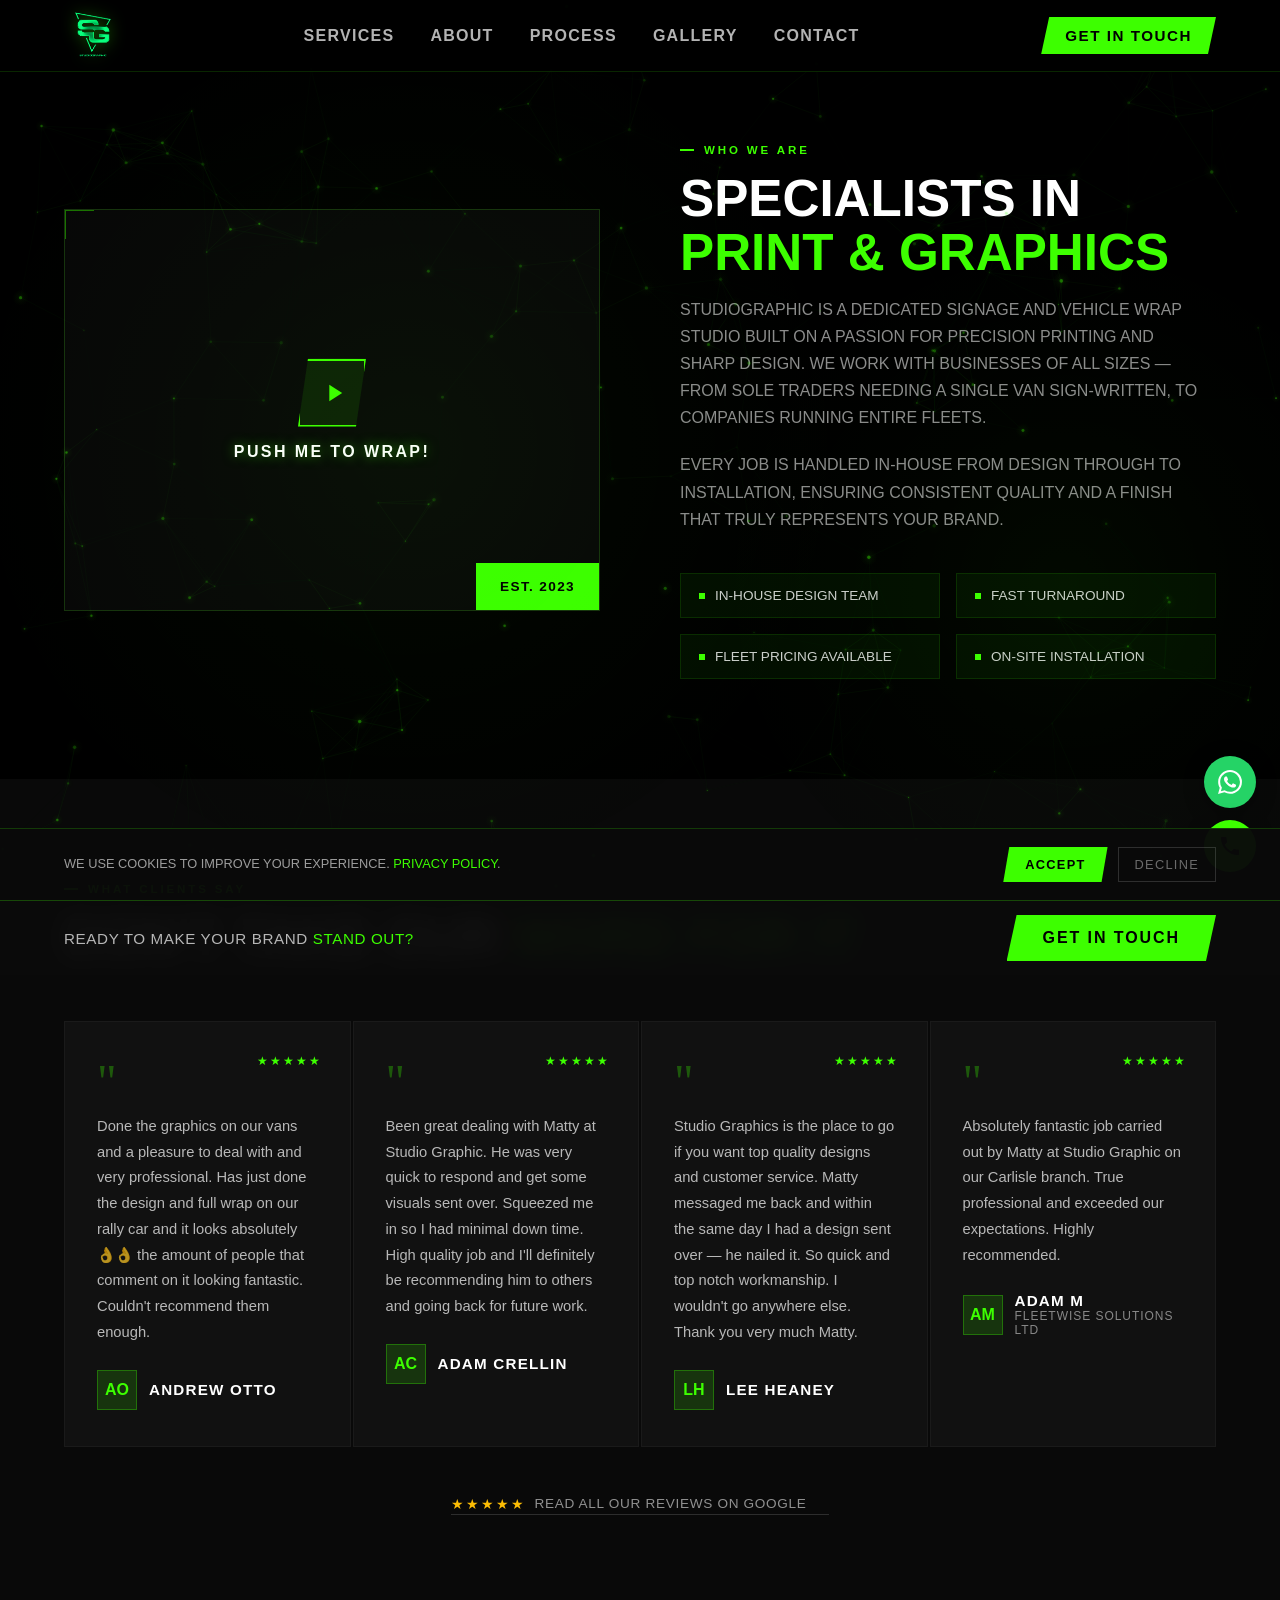
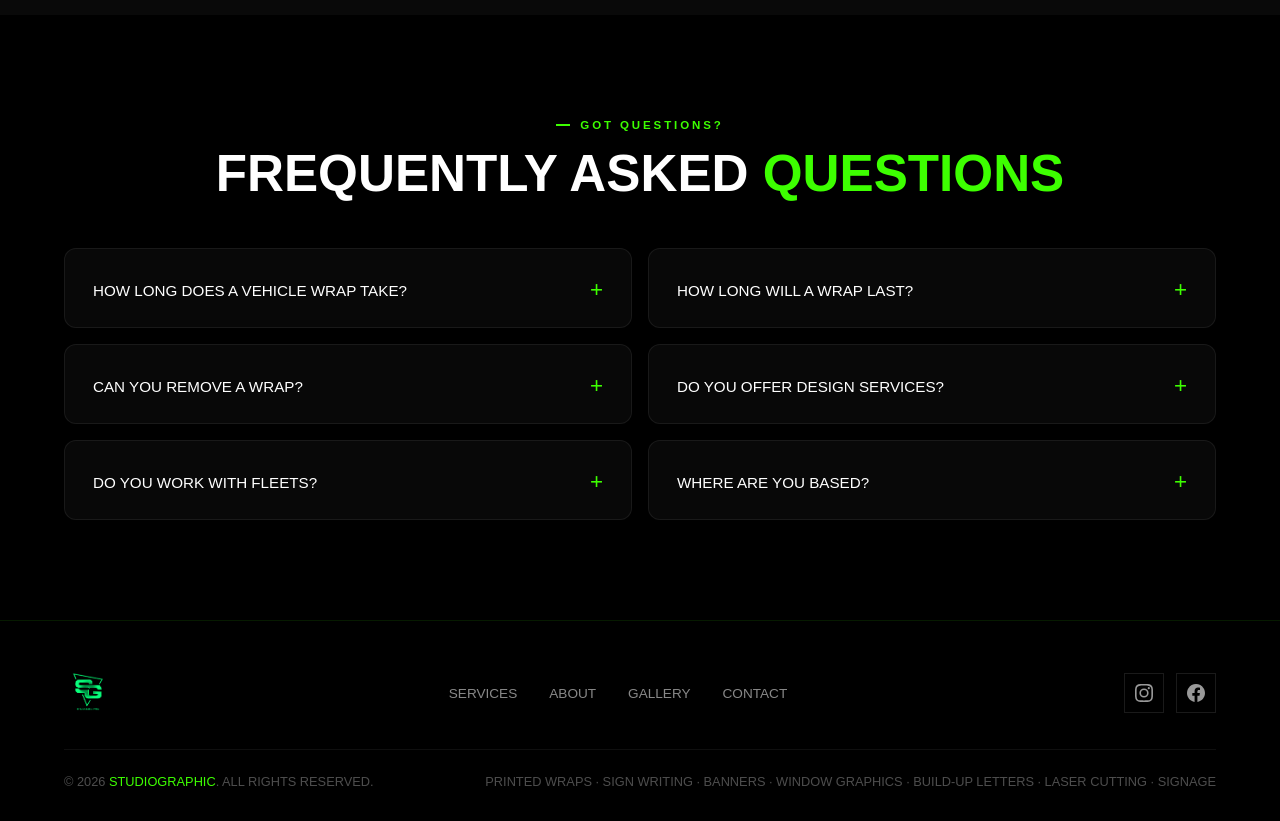
==== about.html @ d5bab8fd "Major update: add logos, SEO files, privacy page, update all pages and gallery images" ====
<!DOCTYPE html>
<html lang="en">
<head>
  <meta charset="UTF-8" />
  <meta name="viewport" content="width=device-width, initial-scale=1.0" />
  <title>About — StudioGraphic | Specialists in Print & Graphics</title>
  <meta name="description" content="Learn about StudioGraphic — a dedicated signage and vehicle wrap studio based in Carlisle, CA1 2GY." />
  <meta name="theme-color" content="#3dff00" />
  <link rel="icon" type="image/png" href="SG-LOGO-TRANS.png" />
  <link rel="apple-touch-icon" href="SG-LOGO-TRANS.png" />
  <style>
    @font-face {
      font-family: 'Eurostile';
      src: url('Eurostile-Bold Regular.ttf') format('truetype');
      font-weight: 100 900;
      font-style: normal;
      font-display: swap;
    }
  </style>
  <link rel="stylesheet" href="style.css" />
  <!-- Google tag (gtag.js) -->
  <script async src="https://www.googletagmanager.com/gtag/js?id=G-FWLH9NWHKY"></script>
  <script>
    window.dataLayer = window.dataLayer || [];
    function gtag(){dataLayer.push(arguments);}
    gtag('js', new Date());
    gtag('config', 'G-FWLH9NWHKY');
    gtag('config', 'GT-P3NSV7L');
    gtag('config', 'AW-11411411417');
    gtag('config', 'GT-5TPWT3Q');
  </script>
  <meta property="og:type" content="website" />
  <meta property="og:title" content="About — StudioGraphic | Specialists in Print & Graphics" />
  <meta property="og:description" content="StudioGraphic is a dedicated signage and vehicle wrap studio in Carlisle. In-house design, print and installation." />
  <meta property="og:image" content="SG-LOGO-TRANS.png" />
  <meta property="og:site_name" content="StudioGraphic" />
  <meta name="twitter:card" content="summary_large_image" />
  <meta name="twitter:title" content="About — StudioGraphic | Specialists in Print & Graphics" />
  <meta name="twitter:description" content="StudioGraphic is a dedicated signage and vehicle wrap studio in Carlisle. In-house design, print and installation." />
</head>
<body>

  <div id="cookieBanner">
    <p class="cookie-text">We use cookies to improve your experience. <a href="privacy.html">Privacy Policy</a>.</p>
    <div class="cookie-actions">
      <button class="cookie-accept" onclick="acceptCookies()">Accept</button>
      <button class="cookie-decline" onclick="declineCookies()">Decline</button>
    </div>
  </div>

  <div id="intro">
    <img class="intro-logo" src="SG-LOGO-TRANS.png" alt="StudioGraphic" />
    <div class="intro-bar-wrap"><div class="intro-bar"></div></div>
  </div>

  <video id="bgVideo" autoplay muted loop playsinline
    style="position:fixed;top:0;left:0;width:100%;height:100%;object-fit:cover;z-index:0;opacity:0.07;pointer-events:none;">
    <source src="8F56EF70-A836-48FE-B571-3D174569B0BE.mp4" type="video/mp4" />
  </video>
  <canvas id="starfield" style="position:fixed;top:0;left:0;width:100%;height:100%;pointer-events:none;z-index:1;"></canvas>

  <nav>
    <a href="index.html" class="nav-logo">
      <img src="SG-LOGO-TRANS.png" alt="StudioGraphic" style="height:58px;width:auto;object-fit:contain;filter:drop-shadow(0 0 8px rgba(61,255,0,0.4));" />
    </a>
    <ul class="nav-links">
      <li><a href="services.html">Services</a></li>
      <li><a href="about.html" class="active">About</a></li>
      <li><a href="process.html">Process</a></li>
      <li><a href="gallery.html">Gallery</a></li>
      <li><a href="contact.html">Contact</a></li>
    </ul>
    <button class="nav-cta" onclick="window.location='contact.html'">Get in Touch</button>
    <div class="hamburger" id="hamburger" onclick="toggleMenu()"><span></span><span></span><span></span></div>
  </nav>
  <div class="mobile-menu" id="mobileMenu">
    <a href="services.html" onclick="toggleMenu()">Services</a>
    <a href="about.html" onclick="toggleMenu()">About</a>
    <a href="process.html" onclick="toggleMenu()">Process</a>
    <a href="gallery.html" onclick="toggleMenu()">Gallery</a>
    <a href="contact.html" onclick="toggleMenu()">Contact</a>
    <a href="contact.html" class="mobile-menu-cta" onclick="toggleMenu()">Get in Touch</a>
  </div>

  <!-- ── ABOUT ──────────────────────────────────────────────────────── -->
  <section id="about" class="page-top">
    <div class="about-visual reveal">
      <div class="about-img-wrap" id="videoWrap">
        <video id="aboutVideo" src="hf_20260412_205257_811af063-8916-4867-b09b-a53bddb12ede.mp4"
          muted playsinline preload="auto"
          style="width:100%;height:100%;object-fit:cover;display:block;"></video>
        <div class="video-play-overlay" id="videoPlayOverlay">
          <div class="video-play-inner">
            <div class="video-play-btn" id="videoPlayBtn">
              <svg viewBox="0 0 24 24"><path d="M8 5v14l11-7z"/></svg>
            </div>
            <p class="video-play-label">Push me to wrap!</p>
          </div>
        </div>
        <div class="about-tag">Est. 2023</div>
      </div>
    </div>
    <div class="about-content reveal" style="transition-delay:0.15s">
      <div class="section-tag">Who We Are</div>
      <h2 class="section-title">Specialists in<br /><span class="accent">Print &amp; Graphics</span></h2>
      <p class="section-desc" style="margin-bottom:20px;">
        StudioGraphic is a dedicated signage and vehicle wrap studio built on a passion
        for precision printing and sharp design. We work with businesses of all sizes —
        from sole traders needing a single van sign-written, to companies running entire fleets.
      </p>
      <p class="section-desc">
        Every job is handled in-house from design through to installation, ensuring
        consistent quality and a finish that truly represents your brand.
      </p>
      <div class="about-features">
        <div class="feature-pill">In-house design team</div>
        <div class="feature-pill">Fast turnaround</div>
        <div class="feature-pill">Fleet pricing available</div>
        <div class="feature-pill">On-site installation</div>
      </div>
    </div>
  </section>

  <!-- ── TESTIMONIALS ──────────────────────────────────────────────── -->
  <section id="testimonials">
    <div class="reveal">
      <div class="section-tag">What Clients Say</div>
      <h2 class="section-title"><span id="typingReviews"></span></h2>
    </div>
    <div class="testimonials-grid">
    </div>
    <div class="reviews-cta reveal">
      <a href="https://g.page/r/Cd0YngYk44v1EAE/review" target="_blank" rel="noopener noreferrer">
        <span class="stars">★★★★★</span> Read all our reviews on Google
        <svg viewBox="0 0 24 24" width="14" height="14" fill="currentColor"><path d="M14 5l7 7m0 0l-7 7m7-7H3"/></svg>
      </a>
    </div>
  </section>

  <!-- ── FAQ ──────────────────────────────────────────────────────── -->
  <section id="faq">
    <div class="reveal" style="text-align:center;margin-bottom:0;">
      <div class="section-tag">Got Questions?</div>
      <h2 class="section-title">Frequently Asked <span class="accent">Questions</span></h2>
    </div>
    <div class="faq-grid">
      <div class="faq-item reveal">
        <div class="faq-q">How long does a vehicle wrap take?</div>
        <div class="faq-a">Most single vehicle wraps are completed within 1–2 days. Larger vehicles or complex designs may take longer. We'll give you a clear timeline when you enquire.</div>
      </div>
      <div class="faq-item reveal" style="transition-delay:0.05s">
        <div class="faq-q">How long will a wrap last?</div>
        <div class="faq-a">A professionally installed wrap using premium vinyl typically lasts 5–7 years with normal use and regular washing. We use 3M, Avery Dennison and ORACAL materials for durability.</div>
      </div>
      <div class="faq-item reveal" style="transition-delay:0.1s">
        <div class="faq-q">Can you remove a wrap?</div>
        <div class="faq-a">Yes — wraps are fully removable without damaging the original paintwork, provided the paint is in good condition. We offer a removal service if required.</div>
      </div>
      <div class="faq-item reveal" style="transition-delay:0.15s">
        <div class="faq-q">Do you offer design services?</div>
        <div class="faq-a">Absolutely. We have an in-house design team who can create artwork from scratch or work with your existing brand guidelines. You'll receive proofs for approval before anything goes to print.</div>
      </div>
      <div class="faq-item reveal" style="transition-delay:0.2s">
        <div class="faq-q">Do you work with fleets?</div>
        <div class="faq-a">Yes — we work with businesses of all sizes, from single vans to large fleets. Fleet pricing is available. Get in touch with your vehicle count and we'll put together a quote.</div>
      </div>
      <div class="faq-item reveal" style="transition-delay:0.25s">
        <div class="faq-q">Where are you based?</div>
        <div class="faq-a">We're based at Unit 2 Tyne Street Business Park, Carlisle, CA1 2GY. We cover Carlisle and the surrounding area, and can travel for larger projects.</div>
      </div>
    </div>
  </section>

  <div class="sticky-cta" id="stickyCta">
    <p class="sticky-cta-text">Ready to make your brand <span>Stand Out?</span></p>
    <a href="contact.html" class="btn-primary" style="animation:none;">Get in Touch</a>
  </div>

  <div class="float-btns">
    <a href="https://wa.me/447423578862?text=Hi%2C%20I%27d%20like%20to%20get%20a%20quote%20from%20StudioGraphic." target="_blank" class="float-btn whatsapp" aria-label="WhatsApp us">
      <span class="float-btn-label">WhatsApp</span>
      <svg viewBox="0 0 24 24"><path d="M17.472 14.382c-.297-.149-1.758-.867-2.03-.967-.273-.099-.471-.148-.67.15-.197.297-.767.966-.94 1.164-.173.199-.347.223-.644.075-.297-.15-1.255-.463-2.39-1.475-.883-.788-1.48-1.761-1.653-2.059-.173-.297-.018-.458.13-.606.134-.133.298-.347.446-.52.149-.174.198-.298.298-.497.099-.198.05-.371-.025-.52-.075-.149-.669-1.612-.916-2.207-.242-.579-.487-.5-.669-.51-.173-.008-.371-.01-.57-.01-.198 0-.52.074-.792.372-.272.297-1.04 1.016-1.04 2.479 0 1.462 1.065 2.875 1.213 3.074.149.198 2.096 3.2 5.077 4.487.709.306 1.262.489 1.694.625.712.227 1.36.195 1.871.118.571-.085 1.758-.719 2.006-1.413.248-.694.248-1.289.173-1.413-.074-.124-.272-.198-.57-.347m-5.421 7.403h-.004a9.87 9.87 0 01-5.031-1.378l-.361-.214-3.741.982.998-3.648-.235-.374a9.86 9.86 0 01-1.51-5.26c.001-5.45 4.436-9.884 9.888-9.884 2.64 0 5.122 1.03 6.988 2.898a9.825 9.825 0 012.893 6.994c-.003 5.45-4.437 9.884-9.885 9.884m8.413-18.297A11.815 11.815 0 0012.05 0C5.495 0 .16 5.335.157 11.892c0 2.096.547 4.142 1.588 5.945L.057 24l6.305-1.654a11.882 11.882 0 005.683 1.448h.005c6.554 0 11.89-5.335 11.893-11.893a11.821 11.821 0 00-3.48-8.413z"/></svg>
    </a>
    <a href="tel:07423578862" class="float-btn call" aria-label="Call us">
      <span class="float-btn-label">Call Us</span>
      <svg viewBox="0 0 24 24"><path d="M6.62 10.79c1.44 2.83 3.76 5.14 6.59 6.59l2.2-2.2c.27-.27.67-.36 1.02-.24 1.12.37 2.33.57 3.57.57.55 0 1 .45 1 1V20c0 .55-.45 1-1 1-9.39 0-17-7.61-17-17 0-.55.45-1 1-1h3.5c.55 0 1 .45 1 1 0 1.25.2 2.45.57 3.57.11.35.03.74-.25 1.02l-2.2 2.2z"/></svg>
    </a>
  </div>

  <footer>
    <div class="footer-inner">
      <div class="footer-logo"><img src="SG-LOGO-TRANS.png" alt="StudioGraphic" style="height:48px;width:auto;" /></div>
      <ul class="footer-links">
        <li><a href="services.html">Services</a></li>
        <li><a href="about.html">About</a></li>
        <li><a href="gallery.html">Gallery</a></li>
        <li><a href="contact.html">Contact</a></li>
      </ul>
      <div class="footer-social">
        <a href="https://www.instagram.com/studiographic__" class="social-btn" data-social="instagram" aria-label="Instagram" target="_blank" rel="noopener noreferrer">
          <svg viewBox="0 0 24 24"><path d="M12 2.163c3.204 0 3.584.012 4.85.07 3.252.148 4.771 1.691 4.919 4.919.058 1.265.069 1.645.069 4.849 0 3.205-.012 3.584-.069 4.849-.149 3.225-1.664 4.771-4.919 4.919-1.266.058-1.644.07-4.85.07-3.204 0-3.584-.012-4.849-.07-3.26-.149-4.771-1.699-4.919-4.92-.058-1.265-.07-1.644-.07-4.849 0-3.204.013-3.583.07-4.849.149-3.227 1.664-4.771 4.919-4.919 1.266-.057 1.645-.069 4.849-.069zM12 0C8.741 0 8.333.014 7.053.072 2.695.272.273 2.69.073 7.052.014 8.333 0 8.741 0 12c0 3.259.014 3.668.072 4.948.2 4.358 2.618 6.78 6.98 6.98C8.333 23.986 8.741 24 12 24c3.259 0 3.668-.014 4.948-.072 4.354-.2 6.782-2.618 6.979-6.98.059-1.28.073-1.689.073-4.948 0-3.259-.014-3.667-.072-4.947-.196-4.354-2.617-6.78-6.979-6.98C15.668.014 15.259 0 12 0zm0 5.838a6.162 6.162 0 100 12.324 6.162 6.162 0 000-12.324zM12 16a4 4 0 110-8 4 4 0 010 8zm6.406-11.845a1.44 1.44 0 100 2.881 1.44 1.44 0 000-2.881z"/></svg>
        </a>
        <a href="https://www.facebook.com/Studio.graphic.carlisle/" class="social-btn" data-social="facebook" aria-label="Facebook" target="_blank" rel="noopener noreferrer">
          <svg viewBox="0 0 24 24"><path d="M24 12.073c0-6.627-5.373-12-12-12s-12 5.373-12 12c0 5.99 4.388 10.954 10.125 11.854v-8.385H7.078v-3.47h3.047V9.43c0-3.007 1.792-4.669 4.533-4.669 1.312 0 2.686.235 2.686.235v2.953H15.83c-1.491 0-1.956.925-1.956 1.874v2.25h3.328l-.532 3.47h-2.796v8.385C19.612 23.027 24 18.062 24 12.073z"/></svg>
        </a>
      </div>
    </div>
    <div class="footer-bottom">
      <p class="footer-copy">&copy; 2026 <span>StudioGraphic</span>. All rights reserved.</p>
      <p class="footer-copy">Printed Wraps · Sign Writing · Banners · Window Graphics · Build-Up Letters · Laser Cutting · Signage</p>
    </div>
  </footer>

  <script src="content.js"></script>
  <script src="main.js"></script>
</body>
</html>
---- style.css ----
/* ─── RESET & ROOT ───────────────────────────────────────────── */
    *, *::before, *::after { box-sizing: border-box; margin: 0; padding: 0; }

    :root {
      --green:   #3dff00;
      --green-d: #28cc00;
      --green-g: rgba(61,255,0,0.08);
      --black:   #000000;
      --dark:    #0b0b0b;
      --dark2:   #111111;
      --dark3:   #1a1a1a;
      --grey:    #888;
      --white:   #ffffff;
      --font-head: 'Eurostile', 'Arial Black', sans-serif;
      --font-body: 'Eurostile', 'Arial', sans-serif;
    }

    html { scroll-behavior: smooth; }

    body {
      background: #000;
      color: var(--white);
      font-family: var(--font-body);
      overflow-x: hidden;
      text-transform: uppercase;
    }

    /* ─── CSS LOGO ───────────────────────────────────────────────── */
    .sg-logo {
      display: flex;
      flex-direction: column;
      align-items: flex-start;
      line-height: 1;
      text-decoration: none;
      user-select: none;
    }

    .sg-logo .sg-monogram {
      font-family: var(--font-head);
      font-size: 2rem;
      font-weight: 700;
      color: var(--green);
      letter-spacing: -0.04em;
      text-shadow: 0 0 18px rgba(61,255,0,0.5);
      line-height: 1;
    }

    .sg-logo .sg-wordmark {
      font-family: var(--font-head);
      font-size: 0.6rem;
      font-weight: 600;
      letter-spacing: 0.28em;
      color: rgba(255,255,255,0.7);
      text-transform: uppercase;
      margin-top: 1px;
    }

    /* Larger variant for hero / about */
    .sg-logo-xl .sg-monogram { font-size: 6rem; text-shadow: 0 0 60px rgba(61,255,0,0.6), 0 0 120px rgba(61,255,0,0.3); }
    .sg-logo-xl .sg-wordmark { font-size: 1rem; letter-spacing: 0.35em; margin-top: 6px; }

    /* Footer variant */
    .sg-logo-sm .sg-monogram { font-size: 1.6rem; }
    .sg-logo-sm .sg-wordmark { font-size: 0.52rem; }

    /* ─── SCROLLBAR ──────────────────────────────────────────────── */
    ::-webkit-scrollbar { width: 6px; }
    ::-webkit-scrollbar-track { background: var(--dark); }
    ::-webkit-scrollbar-thumb { background: var(--green); border-radius: 3px; }

    /* ─── NAV ────────────────────────────────────────────────────── */
    nav {
      position: fixed;
      top: 0; left: 0; right: 0;
      z-index: 100;
      display: flex;
      align-items: center;
      justify-content: space-between;
      padding: 0 5vw;
      height: 72px;
      background: rgba(0,0,0,0.85);
      backdrop-filter: blur(14px);
      border-bottom: 1px solid rgba(61,255,0,0.15);
    }

    .nav-logo {
      display: flex;
      align-items: center;
      gap: 12px;
      text-decoration: none;
    }

    .nav-logo { gap: 0; }

    .nav-links {
      display: flex;
      gap: 36px;
      list-style: none;
    }

    .nav-links a {
      color: rgba(255,255,255,0.7);
      text-decoration: none;
      font-family: var(--font-head);
      font-size: 1rem;
      font-weight: 600;
      letter-spacing: 0.08em;
      text-transform: uppercase;
      transition: color 0.2s;
    }

    .nav-links a:hover { color: var(--green); }
    .nav-links a.active {
      color: var(--green);
      text-shadow: 0 0 12px rgba(61,255,0,0.5);
    }

    .nav-cta {
      background: var(--green);
      color: var(--black);
      border: none;
      padding: 10px 24px;
      font-family: var(--font-head);
      font-size: 0.95rem;
      font-weight: 700;
      letter-spacing: 0.1em;
      text-transform: uppercase;
      cursor: pointer;
      clip-path: polygon(8px 0%, 100% 0%, calc(100% - 8px) 100%, 0% 100%);
      transition: background 0.2s, transform 0.15s;
    }

    .nav-cta:hover {
      background: var(--green-d);
      transform: translateY(-1px);
    }

    .nav-cta { animation: ctaPulse 2.5s ease-in-out infinite; }

    .hamburger {
      display: none;
      flex-direction: column;
      gap: 5px;
      cursor: pointer;
      padding: 4px;
    }

    .hamburger span {
      width: 26px;
      height: 2px;
      background: var(--green);
      transition: all 0.3s;
    }

    /* ─── HERO ───────────────────────────────────────────────────── */
    #hero {
      position: relative;
      min-height: 100vh;
      display: flex;
      align-items: center;
      overflow: hidden;
      padding: 72px 5vw 0;
    }

    .hero-bg {
      position: absolute;
      inset: 0;
      background:
        radial-gradient(ellipse 70% 60% at 60% 50%, rgba(61,255,0,0.07) 0%, transparent 70%),
        radial-gradient(ellipse 40% 40% at 80% 20%, rgba(61,255,0,0.04) 0%, transparent 60%),
        var(--black);
    }

    /* Diagonal grid lines */
    .hero-bg::before {
      content: '';
      position: absolute;
      inset: 0;
      background-image:
        linear-gradient(rgba(61,255,0,0.04) 1px, transparent 1px),
        linear-gradient(90deg, rgba(61,255,0,0.04) 1px, transparent 1px);
      background-size: 60px 60px;
      mask-image: radial-gradient(ellipse 80% 80% at 50% 50%, black 30%, transparent 100%);
    }

    .hero-content {
      position: relative;
      z-index: 2;
      max-width: 680px;
    }

    .hero-badge {
      display: inline-flex;
      align-items: center;
      gap: 8px;
      background: rgba(61,255,0,0.1);
      border: 1px solid rgba(61,255,0,0.3);
      padding: 6px 16px;
      font-size: 0.75rem;
      letter-spacing: 0.2em;
      text-transform: uppercase;
      color: var(--green);
      font-weight: 600;
      margin-bottom: 28px;
    }

    .hero-badge::before {
      content: '';
      width: 6px;
      height: 6px;
      background: var(--green);
      border-radius: 50%;
      animation: pulse 2s infinite;
    }

    @keyframes pulse {
      0%, 100% { opacity: 1; transform: scale(1); }
      50% { opacity: 0.4; transform: scale(0.7); }
    }

    .hero-title {
      font-family: var(--font-head);
      font-size: clamp(3rem, 7vw, 6.5rem);
      font-weight: 700;
      line-height: 0.95;
      text-transform: uppercase;
      letter-spacing: -0.01em;
      margin-bottom: 24px;
    }

    .hero-title .accent {
      color: var(--green);
      display: block;
      text-shadow: 0 0 40px rgba(61,255,0,0.4);
    }

    .hero-title .accent::after {
      content: '|';
      color: var(--green);
      animation: cursorBlink 0.7s step-end infinite;
      margin-left: 2px;
    }

    .hero-title .accent.typing-done::after {
      animation: cursorFade 1s ease forwards 1.5s;
    }

    .hero-title .accent.typing-done {
      animation: accentPulse 1.2s ease-in-out infinite;
      display: inline-block;
    }

    @keyframes accentPulse {
      0%, 100% { transform: scale(1); text-shadow: 0 0 40px rgba(61,255,0,0.4); }
      50%       { transform: scale(1.06); text-shadow: 0 0 60px rgba(61,255,0,0.75); }
    }

    @keyframes cursorBlink {
      0%, 100% { opacity: 1; }
      50% { opacity: 0; }
    }

    @keyframes cursorFade {
      to { opacity: 0; }
    }

    .hero-sub {
      font-size: 1.1rem;
      color: rgba(255,255,255,0.6);
      line-height: 1.7;
      max-width: 500px;
      margin-bottom: 40px;
    }

    .hero-actions {
      display: flex;
      gap: 16px;
      flex-wrap: wrap;
    }

    .btn-primary {
      display: inline-block;
      background: var(--green);
      color: var(--black);
      padding: 14px 36px;
      font-family: var(--font-head);
      font-size: 1rem;
      font-weight: 700;
      letter-spacing: 0.12em;
      text-transform: uppercase;
      text-decoration: none;
      clip-path: polygon(10px 0%, 100% 0%, calc(100% - 10px) 100%, 0% 100%);
      transition: all 0.2s;
      cursor: pointer;
      border: none;
    }

    .btn-primary:hover {
      background: var(--green-d);
      transform: translateY(-2px);
      box-shadow: 0 8px 30px rgba(61,255,0,0.3);
    }

    .btn-primary { animation: ctaPulse 2.5s ease-in-out infinite; }

    @keyframes ctaPulse {
      0%, 100% { box-shadow: 0 0 0 0 rgba(61,255,0,0.0); transform: scale(1); }
      50%       { box-shadow: 0 0 22px 8px rgba(61,255,0,0.4); transform: scale(1.05); }
    }

    .btn-outline {
      display: inline-block;
      background: transparent;
      color: var(--green);
      padding: 13px 36px;
      font-family: var(--font-head);
      font-size: 1rem;
      font-weight: 700;
      letter-spacing: 0.12em;
      text-transform: uppercase;
      text-decoration: none;
      border: 1px solid var(--green);
      clip-path: polygon(10px 0%, 100% 0%, calc(100% - 10px) 100%, 0% 100%);
      transition: all 0.2s;
    }

    .btn-outline { animation: outlinePulse 2.5s ease-in-out infinite; }

    @keyframes outlinePulse {
      0%, 100% { box-shadow: 0 0 0 0 rgba(61,255,0,0.0); transform: scale(1); }
      50%       { box-shadow: 0 0 18px 6px rgba(61,255,0,0.25); transform: scale(1.05); }
    }

    .btn-outline:hover {
      background: rgba(61,255,0,0.1);
      transform: translateY(-2px);
    }

    /* Scroll indicator */
    .scroll-indicator {
      display: inline-flex;
      align-items: center;
      justify-content: center;
      width: 40px;
      height: 40px;
      border: 1px solid rgba(61,255,0,0.3);
      border-radius: 50%;
      color: var(--green);
      text-decoration: none;
      margin-bottom: 8px;
      animation: scrollBounce 2s ease-in-out infinite;
      transition: border-color 0.2s, box-shadow 0.2s;
    }

    .scroll-indicator:hover {
      border-color: var(--green);
      box-shadow: 0 0 16px rgba(61,255,0,0.3);
    }

    @keyframes scrollBounce {
      0%, 100% { transform: translateY(0); }
      50%       { transform: translateY(6px); }
    }

    /* Hero stats */
    .hero-stats {
      display: flex;
      gap: 48px;
      margin-top: 8px;
      padding-top: 16px;
      border-top: 1px solid rgba(255,255,255,0.08);
    }

    .stat-item { text-align: left; }

    .stat-num {
      font-family: var(--font-head);
      font-size: 2.4rem;
      font-weight: 700;
      color: var(--green);
      line-height: 1;
    }

    .stat-label {
      font-size: 0.78rem;
      color: var(--grey);
      letter-spacing: 0.1em;
      text-transform: uppercase;
      margin-top: 4px;
    }

    /* Hero visual */
    .hero-visual {
      position: absolute;
      right: 0;
      top: 0;
      bottom: 0;
      width: 50%;
      display: flex;
      align-items: center;
      justify-content: center;
      overflow: hidden;
    }

    .hero-logo-large {
      display: flex;
      align-items: center;
      justify-content: center;
    }

    @keyframes floatLogo {
      0%, 100% { transform: translateY(0px) scale(1); filter: drop-shadow(0 0 40px rgba(61,255,0,0.55)) drop-shadow(0 0 80px rgba(61,255,0,0.25)); }
      50% { transform: translateY(-18px) scale(1.02); filter: drop-shadow(0 0 60px rgba(61,255,0,0.75)) drop-shadow(0 0 100px rgba(61,255,0,0.35)); }
    }

    /* Scan line effect */
    .hero-visual::after {
      content: '';
      position: absolute;
      inset: 0;
      background: repeating-linear-gradient(
        0deg,
        transparent,
        transparent 3px,
        rgba(0,0,0,0.15) 3px,
        rgba(0,0,0,0.15) 4px
      );
      pointer-events: none;
    }

    /* ─── TICKER ─────────────────────────────────────────────────── */
    .ticker-wrap {
      background: var(--green);
      overflow: hidden;
      white-space: nowrap;
      padding: 12px 0;
    }

    .ticker {
      display: inline-block;
      animation: ticker 25s linear infinite;
    }

    .ticker span {
      display: inline-block;
      color: var(--black);
      font-family: var(--font-head);
      font-weight: 700;
      font-size: 0.85rem;
      letter-spacing: 0.15em;
      text-transform: uppercase;
      padding: 0 40px;
    }

    .ticker span::after {
      content: '◆';
      margin-left: 40px;
    }

    @keyframes ticker {
      0% { transform: translateX(0); }
      100% { transform: translateX(-50%); }
    }

    /* ─── SECTIONS SHARED ────────────────────────────────────────── */
    section { padding: 100px 5vw; }

    .section-tag {
      display: inline-block;
      color: var(--green);
      font-size: 0.72rem;
      letter-spacing: 0.25em;
      text-transform: uppercase;
      font-weight: 600;
      margin-bottom: 16px;
      position: relative;
      padding-left: 24px;
    }

    .section-tag::before {
      content: '';
      position: absolute;
      left: 0;
      top: 50%;
      transform: translateY(-50%);
      width: 14px;
      height: 2px;
      background: var(--green);
    }

    .section-title {
      font-family: var(--font-head);
      font-size: clamp(2rem, 4vw, 3.2rem);
      font-weight: 700;
      text-transform: uppercase;
      line-height: 1.05;
      margin-bottom: 16px;
    }

    .section-title .accent { color: var(--green); }

    .section-desc {
      color: rgba(255,255,255,0.55);
      font-size: 1rem;
      line-height: 1.7;
      max-width: 520px;
    }

    /* ─── SERVICES ───────────────────────────────────────────────── */
    #services { background: rgba(11,11,11,0.82); }

    .services-header {
      display: flex;
      justify-content: space-between;
      align-items: flex-end;
      margin-bottom: 64px;
      gap: 32px;
      flex-wrap: wrap;
    }

    .services-grid {
      display: grid;
      grid-template-columns: repeat(auto-fit, minmax(280px, 1fr));
      gap: 2px;
    }

    .service-card {
      background: var(--dark2);
      padding: 48px 36px;
      position: relative;
      overflow: hidden;
      cursor: default;
      transition: background 0.3s;
      border: 1px solid rgba(255,255,255,0.04);
    }

    .service-card::before {
      content: '';
      position: absolute;
      top: 0; left: 0; right: 0;
      height: 3px;
      background: var(--green);
      transform: scaleX(0);
      transform-origin: left;
      transition: transform 0.4s ease;
    }

    .service-card:hover {
      background: var(--dark3);
      animation: cardPulse 0.9s ease-in-out infinite;
    }

    @keyframes cardPulse {
      0%, 100% { transform: scale(1);    box-shadow: 0 0 0px rgba(61,255,0,0); }
      50%       { transform: scale(1.03); box-shadow: 0 0 24px rgba(61,255,0,0.25); }
    }
    .service-card:hover::before { transform: scaleX(1); }

    .service-number {
      font-family: var(--font-head);
      font-size: 4rem;
      font-weight: 700;
      color: rgba(61,255,0,0.08);
      line-height: 1;
      margin-bottom: 24px;
      transition: color 0.3s;
    }

    .service-card:hover .service-number {
      color: rgba(61,255,0,0.18);
    }

    .service-icon {
      width: 52px;
      height: 52px;
      background: rgba(61,255,0,0.1);
      border: 1px solid rgba(61,255,0,0.2);
      display: flex;
      align-items: center;
      justify-content: center;
      margin-bottom: 24px;
      clip-path: polygon(6px 0%, 100% 0%, calc(100% - 6px) 100%, 0% 100%);
      transition: background 0.3s;
    }

    .service-card:hover .service-icon {
      background: rgba(61,255,0,0.2);
    }

    .service-icon svg {
      width: 24px;
      height: 24px;
      fill: var(--green);
    }

    .service-name {
      font-family: var(--font-head);
      font-size: 1.5rem;
      font-weight: 700;
      text-transform: uppercase;
      letter-spacing: 0.05em;
      margin-bottom: 12px;
    }

    .service-desc {
      color: rgba(255,255,255,0.5);
      font-size: 0.92rem;
      line-height: 1.65;
    }

    .service-link {
      display: inline-flex;
      align-items: center;
      gap: 8px;
      color: var(--green);
      font-size: 0.8rem;
      font-weight: 600;
      letter-spacing: 0.1em;
      text-transform: uppercase;
      text-decoration: none;
      margin-top: 24px;
      opacity: 0;
      transform: translateY(6px);
      transition: opacity 0.3s, transform 0.3s;
    }

    .service-card:hover .service-link {
      opacity: 1;
      transform: translateY(0);
    }

    .service-link svg {
      width: 16px;
      height: 16px;
      fill: var(--green);
      transition: transform 0.2s;
    }

    .service-link:hover svg { transform: translateX(4px); }

    /* ─── ABOUT ──────────────────────────────────────────────────── */
    #about {
      display: grid;
      grid-template-columns: 1fr 1fr;
      gap: 80px;
      align-items: center;
    }

    .about-visual {
      position: relative;
    }

    .about-img-wrap {
      position: relative;
      aspect-ratio: 4/3;
      background: var(--dark2);
      border: 1px solid rgba(61,255,0,0.15);
      overflow: hidden;
      display: flex;
      align-items: center;
      justify-content: center;
    }

    .about-logo-display {
      width: 65%;
      opacity: 0.9;
      filter: drop-shadow(0 0 40px rgba(61,255,0,0.5));
    }

    /* Corner accents */
    .about-img-wrap::before,
    .about-img-wrap::after {
      content: '';
      position: absolute;
      width: 30px;
      height: 30px;
      border-color: var(--green);
      border-style: solid;
    }

    .about-img-wrap::before {
      top: -1px; left: -1px;
      border-width: 2px 0 0 2px;
    }

    .about-img-wrap::after {
      bottom: -1px; right: -1px;
      border-width: 0 2px 2px 0;
    }

    .about-tag {
      position: absolute;
      bottom: 0;
      right: 0;
      z-index: 3;
      background: var(--green);
      color: var(--black);
      padding: 16px 24px;
      font-family: var(--font-head);
      font-weight: 700;
      font-size: 0.85rem;
      letter-spacing: 0.1em;
      text-transform: uppercase;
    }

    .about-content {}

    .about-features {
      display: grid;
      grid-template-columns: 1fr 1fr;
      gap: 16px;
      margin-top: 40px;
    }

    .feature-pill {
      display: flex;
      align-items: center;
      gap: 10px;
      padding: 14px 18px;
      background: rgba(61,255,0,0.06);
      border: 1px solid rgba(61,255,0,0.12);
      font-size: 0.85rem;
      font-weight: 500;
      color: rgba(255,255,255,0.8);
      transition: all 0.2s;
    }

    .feature-pill:hover {
      background: rgba(61,255,0,0.12);
      border-color: rgba(61,255,0,0.3);
    }

    .feature-pill::before {
      content: '';
      width: 6px;
      height: 6px;
      background: var(--green);
      flex-shrink: 0;
    }

    /* ─── PROCESS ────────────────────────────────────────────────── */
    #process {
      background: rgba(11,11,11,0.82);
      text-align: center;
    }

    .process-header {
      max-width: 560px;
      margin: 0 auto 64px;
    }

    .process-steps {
      display: grid;
      grid-template-columns: repeat(4, 1fr);
      gap: 0;
      position: relative;
    }

    .process-steps::before {
      content: '';
      position: absolute;
      top: 36px;
      left: calc(12.5% + 36px);
      right: calc(12.5% + 36px);
      height: 1px;
      background: linear-gradient(90deg, var(--green), rgba(61,255,0,0.2));
    }

    .step {
      padding: 24px 16px;
      position: relative;
    }

    .step-num {
      width: 72px;
      height: 72px;
      border: 2px solid var(--green);
      display: flex;
      align-items: center;
      justify-content: center;
      font-family: var(--font-head);
      font-size: 1.6rem;
      font-weight: 700;
      color: var(--green);
      margin: 0 auto 24px;
      background: var(--dark);
      position: relative;
      z-index: 1;
      clip-path: polygon(10px 0%, 100% 0%, calc(100%-10px) 100%, 0% 100%);
      transition: all 0.3s;
    }

    .step:hover .step-num {
      background: var(--green);
      color: var(--black);
    }

    .step-title {
      font-family: var(--font-head);
      font-size: 1.1rem;
      font-weight: 700;
      text-transform: uppercase;
      letter-spacing: 0.05em;
      margin-bottom: 10px;
    }

    .step-desc {
      font-size: 0.88rem;
      color: var(--grey);
      line-height: 1.6;
    }

    /* ─── GALLERY ────────────────────────────────────────────────── */
    #gallery {}

    .gallery-header {
      display: flex;
      justify-content: space-between;
      align-items: flex-end;
      margin-bottom: 48px;
      flex-wrap: wrap;
      gap: 24px;
    }

    .gallery-grid {
      display: grid;
      grid-template-columns: repeat(12, 1fr);
      grid-auto-rows: 260px;
      gap: 12px;
    }

    .gallery-item {
      position: relative;
      background: var(--dark2);
      overflow: hidden;
      cursor: pointer;
      border: 1px solid rgba(61,255,0,0);
      transition: border-color 0.35s, box-shadow 0.35s;
    }

    .gallery-item:hover {
      border-color: rgba(61,255,0,0.55);
      box-shadow: 0 0 24px rgba(61,255,0,0.2);
    }

    .gallery-item img {
      width: 100%;
      height: 100%;
      object-fit: cover;
      display: block;
      transition: transform 0.6s ease, filter 0.4s ease;
      filter: brightness(0.78) saturate(0.85);
    }

    .gallery-item:hover img {
      transform: scale(1.06);
      filter: brightness(1) saturate(1.15);
    }

    /* Varied grid placement — 8 items */
    .gallery-item:nth-child(1) { grid-column: span 7; grid-row: span 2; }
    .gallery-item:nth-child(2) { grid-column: span 5; grid-row: span 1; }
    .gallery-item:nth-child(3) { grid-column: span 5; grid-row: span 1; }
    .gallery-item:nth-child(4) { grid-column: span 4; grid-row: span 2; }
    .gallery-item:nth-child(5) { grid-column: span 4; grid-row: span 2; }
    .gallery-item:nth-child(6) { grid-column: span 4; grid-row: span 2; }
    .gallery-item:nth-child(7) { grid-column: span 6; grid-row: span 2; }
    .gallery-item:nth-child(8) { grid-column: span 6; grid-row: span 2; }

    /* Always-visible label with gradient */
    .gallery-overlay {
      position: absolute;
      inset: 0;
      display: flex;
      align-items: flex-end;
      padding: 20px;
      background: linear-gradient(to top, rgba(0,0,0,0.75) 0%, rgba(0,0,0,0.15) 50%, transparent 100%);
      z-index: 2;
      transition: background 0.35s;
    }

    .gallery-item:hover .gallery-overlay {
      background: linear-gradient(to top, rgba(0,0,0,0.88) 0%, rgba(0,0,0,0.2) 55%, transparent 100%);
    }

    .gallery-label {
      font-family: var(--font-head);
      font-size: 0.82rem;
      font-weight: 700;
      color: var(--white);
      text-transform: uppercase;
      letter-spacing: 0.12em;
      transform: translateY(4px);
      transition: color 0.3s, transform 0.3s;
    }

    .gallery-item:hover .gallery-label {
      color: var(--green);
      transform: translateY(0);
    }

    /* Staggered slide-up reveal */
    @keyframes galleryReveal {
      from { opacity: 0; transform: translateY(30px); }
      to   { opacity: 1; transform: translateY(0); }
    }

    .gallery-item.in-view {
      animation: galleryReveal 0.6s ease forwards;
    }

    /* Gallery CTA */
    .gallery-cta {
      display: flex;
      align-items: center;
      justify-content: center;
      gap: 24px;
      margin-top: 48px;
      flex-wrap: wrap;
    }

    .gallery-cta-text {
      font-family: var(--font-head);
      font-size: 1.2rem;
      color: rgba(255,255,255,0.6);
      letter-spacing: 0.05em;
    }

    /* ─── CONTACT ────────────────────────────────────────────────── */
    #contact {
      background: rgba(11,11,11,0.82);
    }

    .contact-grid {
      display: grid;
      grid-template-columns: 1fr 1fr;
      gap: 80px;
      align-items: start;
    }

    .contact-info {}

    .contact-info .section-desc {
      margin-bottom: 40px;
    }

    .contact-items {
      display: flex;
      flex-direction: column;
      gap: 20px;
    }

    .contact-item {
      display: flex;
      align-items: center;
      gap: 16px;
    }

    .contact-item-icon {
      width: 44px;
      height: 44px;
      background: rgba(61,255,0,0.08);
      border: 1px solid rgba(61,255,0,0.2);
      display: flex;
      align-items: center;
      justify-content: center;
      flex-shrink: 0;
    }

    .contact-item-icon svg {
      width: 18px;
      height: 18px;
      fill: var(--green);
    }

    .contact-item-text {
      font-size: 0.95rem;
      color: rgba(255,255,255,0.7);
    }

    .contact-item-text strong {
      display: block;
      color: var(--white);
      font-size: 0.75rem;
      letter-spacing: 0.12em;
      text-transform: uppercase;
      margin-bottom: 3px;
      color: var(--green);
    }

    /* Form */
    .contact-form {
      display: flex;
      flex-direction: column;
      gap: 16px;
    }

    .form-row {
      display: grid;
      grid-template-columns: 1fr 1fr;
      gap: 16px;
    }

    .form-group {
      display: flex;
      flex-direction: column;
      gap: 8px;
    }

    .form-group label {
      font-size: 0.72rem;
      letter-spacing: 0.15em;
      text-transform: uppercase;
      color: rgba(255,255,255,0.5);
      font-weight: 500;
    }

    .form-group input,
    .form-group select,
    .form-group textarea {
      background: rgba(255,255,255,0.04);
      border: 1px solid rgba(255,255,255,0.1);
      color: var(--white);
      padding: 12px 16px;
      font-family: var(--font-body);
      font-size: 0.95rem;
      outline: none;
      transition: border-color 0.2s;
      width: 100%;
    }

    .form-group input:focus,
    .form-group select:focus,
    .form-group textarea:focus {
      border-color: var(--green);
    }

    .form-group select option {
      background: var(--dark2);
    }

    .form-group textarea {
      resize: vertical;
      min-height: 120px;
    }

    .form-submit {
      margin-top: 8px;
    }

    /* ─── FOOTER ─────────────────────────────────────────────────── */
    footer {
      background: rgba(0,0,0,0.85);
      border-top: 1px solid rgba(61,255,0,0.1);
      padding: 48px 5vw 32px;
    }

    .footer-inner {
      display: flex;
      justify-content: space-between;
      align-items: center;
      flex-wrap: wrap;
      gap: 24px;
      margin-bottom: 32px;
    }

    .footer-logo {
      display: flex;
      align-items: center;
      gap: 12px;
    }

    .footer-logo { align-items: flex-start; flex-direction: column; }

    .footer-links {
      display: flex;
      gap: 32px;
      list-style: none;
    }

    .footer-links a {
      color: var(--grey);
      text-decoration: none;
      font-size: 0.85rem;
      transition: color 0.2s;
    }

    .footer-links a:hover { color: var(--green); }

    .footer-social {
      display: flex;
      gap: 12px;
    }

    .social-btn {
      width: 40px;
      height: 40px;
      border: 1px solid rgba(255,255,255,0.1);
      display: flex;
      align-items: center;
      justify-content: center;
      cursor: pointer;
      transition: all 0.2s;
      text-decoration: none;
    }

    .social-btn:hover {
      border-color: var(--green);
      background: rgba(61,255,0,0.08);
    }

    .social-btn svg {
      width: 18px;
      height: 18px;
      fill: rgba(255,255,255,0.6);
      transition: fill 0.2s;
    }

    .social-btn:hover svg { fill: var(--green); }

    .footer-bottom {
      border-top: 1px solid rgba(255,255,255,0.06);
      padding-top: 24px;
      display: flex;
      justify-content: space-between;
      align-items: center;
      flex-wrap: wrap;
      gap: 12px;
    }

    .footer-copy {
      font-size: 0.8rem;
      color: rgba(255,255,255,0.3);
    }

    .footer-copy span { color: var(--green); }

    /* ─── MOBILE NAV ─────────────────────────────────────────────── */
    .mobile-menu {
      display: none;
      position: fixed;
      inset: 72px 0 0;
      background: rgba(0,0,0,0.97);
      z-index: 99;
      flex-direction: column;
      padding: 40px 5vw;
      gap: 24px;
      border-top: 1px solid rgba(61,255,0,0.1);
    }

    .mobile-menu.open { display: flex; }

    .mobile-menu a {
      color: rgba(255,255,255,0.8);
      text-decoration: none;
      font-family: var(--font-head);
      font-size: 1.5rem;
      font-weight: 700;
      text-transform: uppercase;
      letter-spacing: 0.1em;
      padding: 12px 0;
      border-bottom: 1px solid rgba(255,255,255,0.06);
      transition: color 0.2s;
    }

    .mobile-menu a:hover { color: var(--green); }

    /* ─── RESPONSIVE ─────────────────────────────────────────────── */
    @media (max-width: 1024px) {
      #about {
        grid-template-columns: 1fr;
        gap: 48px;
      }

      .process-steps {
        grid-template-columns: repeat(2, 1fr);
      }

      .process-steps::before { display: none; }

      .contact-grid {
        grid-template-columns: 1fr;
        gap: 48px;
      }

      .gallery-grid {
        grid-template-columns: repeat(2, 1fr);
        grid-auto-rows: 200px;
      }

      .gallery-item:nth-child(1) { grid-column: span 2; grid-row: span 2; }
      .gallery-item:nth-child(2) { grid-column: span 1; grid-row: span 1; }
      .gallery-item:nth-child(3) { grid-column: span 1; grid-row: span 1; }
      .gallery-item:nth-child(4) { grid-column: span 1; grid-row: span 1; }
      .gallery-item:nth-child(5) { grid-column: span 1; grid-row: span 1; }
      .gallery-item:nth-child(6) { grid-column: span 2; grid-row: span 1; }
    }

    @media (max-width: 768px) {
      /* Nav */
      .nav-links, .nav-cta { display: none; }
      .hamburger { display: flex; }

      /* Mobile menu — add CTA */
      .mobile-menu-cta {
        display: block;
        margin-top: 8px;
        padding: 16px;
        background: var(--green);
        color: var(--black);
        font-family: var(--font-head);
        font-size: 1rem;
        font-weight: 700;
        letter-spacing: 0.15em;
        text-transform: uppercase;
        text-align: center;
        text-decoration: none;
        border-radius: 0;
      }

      /* Hero */
      .hero-visual { display: none; }
      #hero { padding-top: 88px; padding-bottom: 60px; min-height: auto; }
      .hero-title { font-size: clamp(2.4rem, 10vw, 4rem); }
      .hero-sub { font-size: 0.95rem; line-height: 1.6; }
      .hero-actions { flex-direction: column; gap: 12px; }
      .hero-actions .btn-primary,
      .hero-actions .btn-outline { text-align: center; width: 100%; padding: 16px; font-size: 0.9rem; }
      .hero-stats { gap: 24px; flex-wrap: wrap; margin-top: 40px; padding-top: 28px; }
      .stat-num { font-size: 1.8rem; }
      .scroll-indicator { display: none; }

      /* Sections */
      section { padding: 56px 5vw; }

      /* Page banner */
      .page-banner { padding: 110px 5vw 40px; }
      .page-banner .page-title { font-size: clamp(2rem, 9vw, 3rem); }
      .page-top { padding-top: 110px !important; }

      /* Services */
      .services-grid { grid-template-columns: 1fr; gap: 16px; }
      .services-header { flex-direction: column; align-items: flex-start; gap: 16px; }
      .service-card { padding: 28px 22px; }
      .service-card:hover { animation: none; transform: none; }

      /* About */
      #about { padding: 56px 5vw; }
      .about-features { grid-template-columns: 1fr 1fr; gap: 10px; }
      .feature-pill { padding: 11px 14px; font-size: 0.8rem; }
      .about-tag { bottom: 0; right: 0; font-size: 0.75rem; padding: 10px 14px; }
      .about-img-wrap { aspect-ratio: 16/10; }

      /* Process */
      .process-steps { grid-template-columns: 1fr 1fr; gap: 14px; }
      .step { padding: 24px 18px; }
      .step-num { width: 56px; height: 56px; font-size: 1.3rem; }

      /* Gallery */
      .gallery-grid { grid-template-columns: 1fr 1fr; grid-auto-rows: 200px; gap: 8px; }
      .gallery-item:nth-child(1) { grid-column: span 2; grid-row: span 1; }
      .gallery-item:nth-child(n) { grid-column: span 1; grid-row: span 1; }
      .gallery-label { font-size: 0.72rem; }
      .gallery-cta { flex-direction: column; align-items: stretch; gap: 12px; text-align: center; }
      .gallery-cta .btn-primary { width: 100%; text-align: center; }

      /* Testimonials */
      .testimonials-grid { grid-template-columns: 1fr; }
      .testimonial-card { padding: 28px 22px; }

      /* Contact */
      .contact-grid { grid-template-columns: 1fr; gap: 36px; }
      .form-row { grid-template-columns: 1fr; }
      .contact-items { gap: 14px; }
      .contact-item-text { font-size: 0.9rem; }

      /* iOS zoom fix — inputs must be 16px+ */
      .form-group input,
      .form-group select,
      .form-group textarea { font-size: 16px; padding: 14px 16px; min-height: 48px; }
      .form-group textarea { min-height: 130px; }

      /* Footer */
      .footer-inner { flex-direction: column; align-items: flex-start; gap: 20px; }
      .footer-links { flex-wrap: wrap; gap: 16px; }
      .footer-bottom { flex-direction: column; gap: 6px; text-align: center; align-items: center; }
      .footer-bottom .footer-copy { font-size: 0.72rem; }

      /* Floating buttons */
      .float-btns { bottom: 20px; right: 16px; gap: 10px; }
      .float-btn { width: 48px; height: 48px; }
      .float-btn-label { display: none; }

      /* Cookie banner */
      #cookieBanner { flex-direction: column; align-items: flex-start; gap: 14px; padding: 18px 5vw; }
      .cookie-actions { width: 100%; display: flex; gap: 10px; }
      .cookie-accept, .cookie-decline { flex: 1; text-align: center; padding: 12px; }

      /* Intro */
      .intro-logo { width: 65vw; }

      /* Section titles */
      .section-title { font-size: clamp(1.6rem, 6vw, 2.4rem); }

      /* Disable heavy hover animations on touch devices */
      .service-card:hover,
      .testimonial-card:hover { box-shadow: none; }
    }

    /* Extra small phones */
    @media (max-width: 420px) {
      section { padding: 44px 5vw; }
      .hero-title { font-size: 2.2rem; }
      .hero-sub { font-size: 0.88rem; }
      .about-features { grid-template-columns: 1fr; }
      .process-steps { grid-template-columns: 1fr; gap: 12px; }
      .gallery-grid { grid-template-columns: 1fr; grid-auto-rows: 220px; gap: 8px; }
      .gallery-item:nth-child(n) { grid-column: span 1; grid-row: span 1; }
      .hero-stats { gap: 16px; }
      .stat-num { font-size: 1.6rem; }
      .service-card { padding: 24px 18px; }
      .section-title { font-size: clamp(1.4rem, 7vw, 2rem); }
      .page-banner .page-title { font-size: clamp(1.8rem, 8vw, 2.5rem); }
      .btn-primary, .btn-outline { font-size: 0.82rem; padding: 14px 28px; }
      .testimonial-card { padding: 24px 18px; }
      .testimonial-text { font-size: 0.88rem; }
    }

    /* ─── SCROLL VIDEO ───────────────────────────────────────────── */
    #scroll-video-section {
      position: relative;
      /* tall enough to give good scrub range — adjust if video is long */
      height: 500vh;
      background: var(--black);
    }

    .scroll-video-sticky {
      position: sticky;
      top: 0;
      height: 100vh;
      width: 100%;
      overflow: hidden;
      display: flex;
      flex-direction: column;
      align-items: center;
      justify-content: center;
    }

    .scroll-video-sticky video {
      width: 100%;
      height: 100%;
      object-fit: cover;
      display: block;
    }

    /* Green scan-line overlay so it feels on-brand */
    .scroll-video-overlay {
      position: absolute;
      inset: 0;
      background:
        linear-gradient(rgba(61,255,0,0.03) 0%, transparent 20%, transparent 80%, rgba(0,0,0,0.6) 100%);
      pointer-events: none;
      z-index: 1;
    }

    /* Top label */
    .scroll-video-label {
      position: absolute;
      top: 40px;
      left: 50%;
      transform: translateX(-50%);
      z-index: 2;
      display: flex;
      flex-direction: column;
      align-items: center;
      gap: 10px;
      opacity: 1;
      transition: opacity 0.4s;
    }

    .scroll-video-label .section-tag {
      margin: 0;
    }

    .scroll-video-label h2 {
      font-family: var(--font-head);
      font-size: clamp(1.6rem, 3vw, 2.6rem);
      font-weight: 700;
      text-transform: uppercase;
      letter-spacing: 0.05em;
      color: var(--white);
      white-space: nowrap;
    }

    .scroll-video-label h2 span { color: var(--green); }

    /* Progress bar */
    .video-progress-bar {
      position: absolute;
      bottom: 0;
      left: 0;
      height: 3px;
      background: var(--green);
      width: 0%;
      z-index: 3;
      transition: width 0.05s linear;
      box-shadow: 0 0 12px rgba(61,255,0,0.7);
    }

    /* Scroll hint */
    .scroll-hint {
      position: absolute;
      bottom: 32px;
      left: 50%;
      transform: translateX(-50%);
      z-index: 2;
      display: flex;
      flex-direction: column;
      align-items: center;
      gap: 8px;
      color: rgba(255,255,255,0.4);
      font-size: 0.72rem;
      letter-spacing: 0.18em;
      text-transform: uppercase;
      animation: fadeHint 3s ease-in-out infinite;
    }

    .scroll-hint svg {
      width: 20px;
      height: 20px;
      fill: var(--green);
      opacity: 0.6;
    }

    @keyframes fadeHint {
      0%, 100% { opacity: 0.6; transform: translateX(-50%) translateY(0); }
      50% { opacity: 0.2; transform: translateX(-50%) translateY(6px); }
    }

    /* ─── GDPR COOKIE NOTICE ─────────────────────────────────────── */
    #cookieBanner {
      position: fixed;
      bottom: 0;
      left: 0;
      right: 0;
      background: rgba(10,10,10,0.97);
      border-top: 1px solid rgba(61,255,0,0.2);
      padding: 18px 5vw;
      display: flex;
      align-items: center;
      justify-content: space-between;
      gap: 24px;
      flex-wrap: wrap;
      z-index: 998;
      transform: translateY(0);
      transition: transform 0.4s ease;
    }

    #cookieBanner.hidden { transform: translateY(110%); }

    .cookie-text {
      font-size: 0.8rem;
      color: rgba(255,255,255,0.6);
      line-height: 1.6;
      flex: 1;
      min-width: 220px;
    }

    .cookie-text a { color: var(--green); text-decoration: none; }

    .cookie-actions { display: flex; gap: 10px; flex-shrink: 0; }

    .cookie-accept {
      background: var(--green);
      color: var(--black);
      border: none;
      padding: 9px 22px;
      font-family: var(--font-head);
      font-size: 0.8rem;
      font-weight: 700;
      letter-spacing: 0.1em;
      text-transform: uppercase;
      cursor: pointer;
      clip-path: polygon(6px 0%, 100% 0%, calc(100% - 6px) 100%, 0% 100%);
      transition: background 0.2s;
    }

    .cookie-accept:hover { background: var(--green-d); }

    .cookie-decline {
      background: transparent;
      color: rgba(255,255,255,0.4);
      border: 1px solid rgba(255,255,255,0.15);
      padding: 9px 16px;
      font-family: var(--font-head);
      font-size: 0.8rem;
      letter-spacing: 0.1em;
      text-transform: uppercase;
      cursor: pointer;
      transition: color 0.2s, border-color 0.2s;
    }

    .cookie-decline:hover { color: #fff; border-color: rgba(255,255,255,0.4); }

    /* ─── INTRO ANIMATION ────────────────────────────────────────── */
    #intro {
      position: fixed;
      inset: 0;
      background: var(--black);
      z-index: 1000;
      display: flex;
      align-items: center;
      justify-content: center;
      flex-direction: column;
      gap: 20px;
      transition: opacity 0.6s ease, visibility 0.6s ease;
    }

    #intro.hidden {
      opacity: 0;
      visibility: hidden;
      pointer-events: none;
    }

    .intro-logo {
      width: min(260px, 55vw);
      animation: introZoom 0.8s cubic-bezier(0.22,1,0.36,1) forwards;
      opacity: 0;
      filter: drop-shadow(0 0 40px rgba(61,255,0,0.6));
    }

    @keyframes introZoom {
      from { opacity: 0; transform: scale(0.75); }
      to   { opacity: 1; transform: scale(1); }
    }

    .intro-bar-wrap {
      width: min(220px, 50vw);
      height: 2px;
      background: rgba(255,255,255,0.08);
      overflow: hidden;
      opacity: 0;
      animation: fadeIn 0.3s 0.5s forwards;
    }

    .intro-bar {
      height: 100%;
      width: 0%;
      background: var(--green);
      box-shadow: 0 0 10px rgba(61,255,0,0.6);
      animation: loadBar 1.2s 0.6s cubic-bezier(0.4,0,0.2,1) forwards;
    }

    @keyframes loadBar {
      to { width: 100%; }
    }

    @keyframes fadeIn {
      to { opacity: 1; }
    }

    /* ─── TESTIMONIALS ───────────────────────────────────────────── */
    #testimonials { background: rgba(11,11,11,0.82); }

    .testimonials-grid {
      display: grid;
      grid-template-columns: repeat(auto-fit, minmax(280px, 1fr));
      gap: 2px;
      margin-top: 56px;
    }

    .testimonial-card {
      background: var(--dark2);
      padding: 36px 32px;
      border: 1px solid rgba(255,255,255,0.04);
      position: relative;
      transition: border-color 0.3s;
    }

    .testimonial-card:hover {
      border-color: rgba(61,255,0,0.45);
      animation: cardPulse 0.9s ease-in-out infinite;
    }

    .testimonial-quote {
      font-size: 3rem;
      line-height: 1;
      color: var(--green);
      opacity: 0.3;
      font-family: Georgia, serif;
      margin-bottom: 8px;
    }

    .testimonial-text {
      font-size: 0.92rem;
      color: rgba(255,255,255,0.7);
      line-height: 1.75;
      margin-bottom: 24px;
      text-transform: none;
    }

    .testimonial-author {
      display: flex;
      align-items: center;
      gap: 12px;
    }

    .testimonial-avatar {
      width: 40px;
      height: 40px;
      background: rgba(61,255,0,0.15);
      border: 1px solid rgba(61,255,0,0.3);
      display: flex;
      align-items: center;
      justify-content: center;
      font-family: var(--font-head);
      font-weight: 700;
      font-size: 1rem;
      color: var(--green);
      flex-shrink: 0;
    }

    .testimonial-name {
      font-family: var(--font-head);
      font-size: 0.95rem;
      font-weight: 700;
      letter-spacing: 0.08em;
      text-transform: uppercase;
    }

    .testimonial-company {
      font-size: 0.75rem;
      color: var(--grey);
      letter-spacing: 0.08em;
    }

    .testimonial-stars {
      position: absolute;
      top: 32px;
      right: 28px;
      color: var(--green);
      font-size: 0.75rem;
      letter-spacing: 2px;
      animation: starPulse 1.8s ease-in-out infinite;
      display: inline-block;
    }

    @keyframes starPulse {
      0%, 100% { transform: scale(1);    text-shadow: 0 0 0px rgba(61,255,0,0); }
      50%       { transform: scale(1.2); text-shadow: 0 0 12px rgba(61,255,0,0.8); }
    }

    /* ─── FLOATING BUTTONS ───────────────────────────────────────── */
    .float-btns {
      position: fixed;
      bottom: 28px;
      right: 24px;
      display: flex;
      flex-direction: column;
      gap: 12px;
      z-index: 90;
    }

    .float-btn {
      width: 52px;
      height: 52px;
      border-radius: 50%;
      display: flex;
      align-items: center;
      justify-content: center;
      text-decoration: none;
      box-shadow: 0 4px 20px rgba(0,0,0,0.4);
      transition: transform 0.2s, box-shadow 0.2s;
    }

    .float-btn:hover {
      transform: translateY(-3px);
      box-shadow: 0 8px 28px rgba(0,0,0,0.5);
    }

    .float-btn svg {
      width: 24px;
      height: 24px;
      fill: #fff;
    }

    .float-btn.whatsapp { background: #25D366; }
    .float-btn.call     { background: var(--green); }
    .float-btn.call svg { fill: var(--black); }

    .float-btn-label {
      position: absolute;
      right: 60px;
      background: rgba(0,0,0,0.8);
      color: #fff;
      font-size: 0.7rem;
      letter-spacing: 0.1em;
      text-transform: uppercase;
      padding: 5px 10px;
      white-space: nowrap;
      opacity: 0;
      pointer-events: none;
      transition: opacity 0.2s;
      border: 1px solid rgba(255,255,255,0.1);
    }

    .float-btn:hover .float-btn-label { opacity: 1; }

    /* ─── LIGHTBOX ───────────────────────────────────────────────── */
    .lightbox {
      position: fixed;
      inset: 0;
      background: rgba(0,0,0,0.92);
      z-index: 999;
      display: flex;
      align-items: center;
      justify-content: center;
      opacity: 0;
      pointer-events: none;
      transition: opacity 0.3s ease;
    }

    .lightbox.open {
      opacity: 1;
      pointer-events: all;
    }

    .lightbox img {
      max-width: 90vw;
      max-height: 85vh;
      object-fit: contain;
      border: 1px solid rgba(61,255,0,0.2);
      box-shadow: 0 0 60px rgba(61,255,0,0.15);
    }

    .lightbox-close {
      position: absolute;
      top: 24px;
      right: 28px;
      width: 44px;
      height: 44px;
      background: rgba(61,255,0,0.1);
      border: 1px solid rgba(61,255,0,0.3);
      color: var(--green);
      font-size: 1.4rem;
      cursor: pointer;
      display: flex;
      align-items: center;
      justify-content: center;
      transition: background 0.2s;
      line-height: 1;
    }

    .lightbox-close:hover { background: rgba(61,255,0,0.25); }

    .lightbox-caption {
      position: absolute;
      bottom: 28px;
      left: 50%;
      transform: translateX(-50%);
      font-family: var(--font-head);
      font-size: 0.85rem;
      letter-spacing: 0.2em;
      text-transform: uppercase;
      color: var(--green);
    }

    .lightbox-arrow {
      position: absolute;
      top: 50%;
      transform: translateY(-50%);
      width: 48px;
      height: 48px;
      background: rgba(61,255,0,0.08);
      border: 1px solid rgba(61,255,0,0.2);
      color: var(--green);
      font-size: 1.4rem;
      cursor: pointer;
      display: flex;
      align-items: center;
      justify-content: center;
      transition: background 0.2s;
    }

    .lightbox-arrow:hover { background: rgba(61,255,0,0.2); }
    .lightbox-arrow.prev { left: 20px; }
    .lightbox-arrow.next { right: 20px; }

    /* Make gallery items show cursor pointer */
    .gallery-item { cursor: pointer; }

    /* ─── VIDEO PLAY OVERLAY ─────────────────────────────────────── */
    .video-play-overlay {
      position: absolute;
      inset: 0;
      background: rgba(0,0,0,0.55);
      display: flex;
      align-items: center;
      justify-content: center;
      z-index: 2;
      transition: opacity 0.5s ease;
      cursor: pointer;
    }

    .video-play-overlay.hidden {
      opacity: 0;
      pointer-events: none;
    }

    .video-play-inner {
      display: flex;
      flex-direction: column;
      align-items: center;
      gap: 16px;
    }

    .video-play-btn {
      width: 68px;
      height: 68px;
      border: 2px solid var(--green);
      display: flex;
      align-items: center;
      justify-content: center;
      clip-path: polygon(10px 0%, 100% 0%, calc(100% - 10px) 100%, 0% 100%);
      background: rgba(61,255,0,0.1);
      transition: background 0.2s, transform 0.2s;
      box-shadow: 0 0 24px rgba(61,255,0,0.35);
      animation: pulseBorder 2s ease-in-out infinite;
    }

    .video-play-btn svg {
      width: 28px;
      height: 28px;
      fill: var(--green);
      margin-left: 4px;
    }

    .video-play-overlay:hover .video-play-btn {
      background: rgba(61,255,0,0.25);
      transform: scale(1.08);
    }

    .video-play-label {
      font-family: var(--font-head);
      font-size: 1rem;
      font-weight: 700;
      color: var(--white);
      letter-spacing: 0.15em;
      text-transform: uppercase;
      text-shadow: 0 0 12px rgba(61,255,0,0.5);
    }

    @keyframes pulseBorder {
      0%, 100% { box-shadow: 0 0 16px rgba(61,255,0,0.3); }
      50%       { box-shadow: 0 0 36px rgba(61,255,0,0.7); }
    }

    /* ─── SCROLL REVEAL ──────────────────────────────────────────── */
    .reveal {
      opacity: 0;
      transform: translateY(28px);
      transition: opacity 0.7s ease, transform 0.7s ease;
    }

    .reveal.visible {
      opacity: 1;
      transform: translateY(0);
    }

    /* ─── SUB-PAGE TOP PADDING ──────────────────────────────────── */
    .page-top { padding-top: 140px !important; }

    /* ─── PAGE HERO BANNER ──────────────────────────────────────── */
    .page-banner {
      padding: 140px 5vw 60px;
      text-align: center;
      position: relative;
    }
    .page-banner .section-tag { display: inline-block; margin-bottom: 16px; }
    .page-banner .page-title {
      font-family: var(--font-head);
      font-size: clamp(2.5rem, 6vw, 5rem);
      font-weight: 700;
      color: var(--white);
      line-height: 1.1;
    }
    .page-banner .page-title .accent { color: var(--green); }

    /* ─── STICKY QUOTE BAR ──────────────────────────────────────── */
    .sticky-cta {
      position: fixed;
      bottom: 0; left: 0; right: 0;
      z-index: 900;
      background: rgba(11,11,11,0.96);
      border-top: 1px solid rgba(61,255,0,0.25);
      display: flex;
      align-items: center;
      justify-content: space-between;
      padding: 14px 5vw;
      transform: translateY(100%);
      transition: transform 0.4s cubic-bezier(0.16,1,0.3,1);
      backdrop-filter: blur(12px);
    }
    .sticky-cta.visible { transform: translateY(0); }
    .sticky-cta-text { font-family: var(--font-head); font-size: 0.95rem; color: rgba(255,255,255,0.7); letter-spacing: 0.04em; }
    .sticky-cta-text span { color: var(--green); }
    @media (max-width: 768px) {
      .sticky-cta { padding: 12px 5vw; gap: 12px; }
      .sticky-cta-text { font-size: 0.8rem; }
      .sticky-cta .btn-primary { font-size: 0.8rem; padding: 10px 18px; }
    }

    /* ─── SUPPLIER TRUST STRIP ──────────────────────────────────── */
    .trust-strip {
      padding: 28px 0;
      border-top: 1px solid rgba(255,255,255,0.05);
      border-bottom: 1px solid rgba(255,255,255,0.05);
      display: flex;
      align-items: center;
      gap: 0;
      overflow: hidden;
    }
    .trust-strip-label {
      font-size: 0.7rem;
      letter-spacing: 0.12em;
      text-transform: uppercase;
      color: #4ade80;
      white-space: nowrap;
      flex-shrink: 0;
      padding: 0 32px 0 5vw;
      border-right: 1px solid rgba(255,255,255,0.08);
      margin-right: 32px;
      animation: labelPulse 2.4s ease-in-out infinite;
    }
    .trust-marquee-wrap {
      flex: 1;
      overflow: hidden;
      -webkit-mask-image: linear-gradient(90deg, transparent, black 5%, black 95%, transparent);
      mask-image: linear-gradient(90deg, transparent, black 5%, black 95%, transparent);
    }
    .trust-marquee {
      display: flex;
      align-items: center;
      gap: 56px;
      width: max-content;
      animation: trustScroll 18s linear infinite;
    }
    .trust-marquee:hover { animation-play-state: paused; }
    @keyframes trustScroll {
      0%   { transform: translateX(0); }
      100% { transform: translateX(-50%); }
    }
    @keyframes labelPulse {
      0%, 100% { color: #4ade80; text-shadow: 0 0 6px rgba(74,222,128,0.3); opacity: 1; }
      50%       { color: #86efac; text-shadow: 0 0 14px rgba(74,222,128,0.7); opacity: 0.7; }
    }
    .trust-logo {
      height: 28px;
      width: auto;
      opacity: 0.4;
      transition: opacity 0.25s;
      display: block;
      flex-shrink: 0;
    }
    .trust-marquee:hover .trust-logo:hover { opacity: 1; }

    /* ─── GOOGLE REVIEWS LINK ───────────────────────────────────── */
    .reviews-cta {
      text-align: center;
      margin-top: 48px;
    }
    .reviews-cta a {
      display: inline-flex;
      align-items: center;
      gap: 8px;
      color: rgba(255,255,255,0.55);
      font-size: 0.85rem;
      letter-spacing: 0.05em;
      text-decoration: none;
      border-bottom: 1px solid rgba(255,255,255,0.15);
      padding-bottom: 2px;
      transition: color 0.2s, border-color 0.2s;
    }
    .reviews-cta a:hover { color: var(--green); border-color: var(--green); }
    .reviews-cta .stars { color: #fbbc04; letter-spacing: 2px; }

    /* ─── FAQ SECTION ───────────────────────────────────────────── */
    .faq-grid {
      display: grid;
      grid-template-columns: 1fr 1fr;
      gap: 16px;
      margin-top: 48px;
    }
    .faq-item {
      background: rgba(255,255,255,0.03);
      border: 1px solid rgba(255,255,255,0.07);
      border-radius: 12px;
      padding: 28px 28px 24px;
      cursor: pointer;
      transition: border-color 0.2s, background 0.2s;
    }
    .faq-item:hover { border-color: rgba(61,255,0,0.25); background: rgba(61,255,0,0.03); }
    .faq-item.open { border-color: rgba(61,255,0,0.35); }
    .faq-q {
      font-family: var(--font-head);
      font-size: 0.95rem;
      color: var(--white);
      display: flex;
      justify-content: space-between;
      align-items: center;
      gap: 12px;
    }
    .faq-q::after {
      content: '+';
      font-size: 1.4rem;
      color: var(--green);
      flex-shrink: 0;
      transition: transform 0.3s;
    }
    .faq-item.open .faq-q::after { transform: rotate(45deg); }
    .faq-a {
      font-size: 0.9rem;
      color: rgba(255,255,255,0.6);
      line-height: 1.75;
      max-height: 0;
      overflow: hidden;
      transition: max-height 0.4s ease, padding-top 0.3s;
    }
    .faq-item.open .faq-a { max-height: 300px; padding-top: 16px; }
    @media (max-width: 768px) {
      .faq-grid { grid-template-columns: 1fr; }
    }

    /* ─── GOOGLE MAPS ───────────────────────────────────────────── */
    .map-wrap {
      margin-top: 48px;
      border-radius: 16px;
      overflow: hidden;
      border: 1px solid rgba(61,255,0,0.15);
      height: 340px;
    }
    .map-wrap iframe { width: 100%; height: 100%; border: none; filter: grayscale(1) invert(1) hue-rotate(180deg); }

    /* ─── WHY US STRIP ──────────────────────────────────────────────── */
    .why-us-grid {
      display: grid;
      grid-template-columns: repeat(4, 1fr);
      gap: 24px;
    }
    .why-us-item {
      text-align: center;
      padding: 32px 20px;
      background: rgba(255,255,255,0.02);
      border: 1px solid rgba(255,255,255,0.06);
      border-radius: 16px;
      transition: border-color 0.25s, background 0.25s;
    }
    .why-us-item:hover { border-color: rgba(61,255,0,0.25); background: rgba(61,255,0,0.03); }
    .why-us-icon {
      width: 52px; height: 52px;
      margin: 0 auto 16px;
      background: rgba(61,255,0,0.1);
      border-radius: 50%;
      display: flex; align-items: center; justify-content: center;
      animation: iconPulse 2.6s ease-in-out infinite;
    }
    @keyframes iconPulse {
      0%, 100% {
        box-shadow: 0 0 0 0 rgba(61,255,0,0),
                    0 0 8px 2px rgba(61,255,0,0.15);
      }
      50% {
        box-shadow: 0 0 0 10px rgba(61,255,0,0),
                    0 0 22px 8px rgba(61,255,0,0.35);
      }
    }
    .why-us-icon svg { width: 24px; height: 24px; fill: var(--green); }
    .why-us-title { font-family: var(--font-head); font-size: 1rem; color: var(--white); margin-bottom: 8px; }
    .why-us-desc { font-size: 0.85rem; color: rgba(255,255,255,0.5); line-height: 1.6; }
    @media (max-width: 768px) {
      .why-us-grid { grid-template-columns: 1fr 1fr; gap: 16px; }
    }
    @media (max-width: 420px) {
      .why-us-grid { grid-template-columns: 1fr; }
    }

    /* ─── SERVICES PREVIEW (home - 3 col) ──────────────────────────── */
    .services-grid--preview {
      grid-template-columns: repeat(3, 1fr) !important;
    }
    @media (max-width: 900px) {
      .services-grid--preview { grid-template-columns: 1fr !important; }
    }

    /* ─── VIDEO SHOWCASE ────────────────────────────────────────────── */
    .video-showcase-inner {
      max-width: 900px;
      margin: 0 auto;
    }
    .video-frame {
      position: relative;
      border: 1px solid rgba(61,255,0,0.35);
      box-shadow: 0 0 0 1px rgba(61,255,0,0.12), 0 0 40px rgba(61,255,0,0.15), inset 0 0 40px rgba(0,0,0,0.4);
      background: #000;
      overflow: hidden;
      border-radius: 4px;
    }
    .video-frame video {
      width: 100%;
      display: block;
      filter: brightness(0.88);
      transition: filter 0.4s;
    }
    .video-frame:hover video { filter: brightness(1); }

    /* Corner bracket accents */
    .vf-corner {
      position: absolute;
      width: 22px;
      height: 22px;
      z-index: 4;
      pointer-events: none;
    }
    .vf-tl { top: -1px;  left: -1px;  border-top: 3px solid var(--green); border-left: 3px solid var(--green); }
    .vf-tr { top: -1px;  right: -1px; border-top: 3px solid var(--green); border-right: 3px solid var(--green); }
    .vf-bl { bottom: -1px; left: -1px;  border-bottom: 3px solid var(--green); border-left: 3px solid var(--green); }
    .vf-br { bottom: -1px; right: -1px; border-bottom: 3px solid var(--green); border-right: 3px solid var(--green); }

    /* Play overlay — visible by default, hidden when playing */
    .vf-overlay {
      position: absolute;
      inset: 0;
      display: flex;
      align-items: center;
      justify-content: center;
      z-index: 3;
      background: rgba(0,0,0,0.38);
      transition: background 0.35s, opacity 0.3s;
      cursor: pointer;
    }
    .vf-overlay.hidden { opacity: 0; pointer-events: none; }
    .vf-cta-btn {
      display: inline-flex;
      align-items: center;
      gap: 10px;
      background: var(--green);
      color: #000;
      font-family: var(--font-head);
      font-weight: 800;
      font-size: 0.95rem;
      letter-spacing: 0.08em;
      text-transform: uppercase;
      padding: 14px 28px;
      border-radius: 3px;
      border: none;
      cursor: pointer;
      box-shadow: 0 0 28px rgba(61,255,0,0.65);
      transition: background 0.2s, transform 0.15s;
    }
    .vf-cta-btn:hover { background: #86efac; transform: scale(1.04); }

    /* Bottom-right badge — enlarged to cover AI watermark */
    .vf-badge {
      position: absolute;
      bottom: 0;
      right: 0;
      background: var(--green);
      color: #000;
      font-family: var(--font-head);
      font-weight: 800;
      font-size: 0.72rem;
      letter-spacing: 0.12em;
      text-transform: uppercase;
      padding: 14px 22px 14px 28px;
      z-index: 4;
      min-width: 220px;
      text-align: center;
    }

    /* ─── FINAL CTA SECTION ─────────────────────────────────────────── */
    #cta-final {
      padding: 100px 5vw;
      background: radial-gradient(ellipse at 30% 50%, rgba(61,255,0,0.07) 0%, transparent 65%);
      border-top: 1px solid rgba(61,255,0,0.1);
    }
    .cta-final-wrap {
      display: grid;
      grid-template-columns: 1fr 1fr;
      gap: 64px;
      align-items: center;
      max-width: 1160px;
      margin: 0 auto;
    }
    .cta-final-text { text-align: left; }
    @keyframes ctaHeadingPulse {
      0%, 100% {
        text-shadow: 0 0 4px rgba(61,255,0,0.1),
                     0 0 0px rgba(61,255,0,0);
      }
      50% {
        text-shadow: 0 0 20px rgba(61,255,0,0.9),
                     0 0 60px rgba(61,255,0,0.55),
                     0 0 120px rgba(61,255,0,0.25);
      }
    }
    #cta-final .section-title {
      animation: ctaHeadingPulse 2s ease-in-out infinite;
    }
    @media (max-width: 860px) {
      .cta-final-wrap { grid-template-columns: 1fr; gap: 48px; }
      .cta-final-text { text-align: center; }
      .cta-final-text .hero-actions { justify-content: center; }
    }
    .final-cta-inner { max-width: 640px; margin: 0 auto; }
    .services-grid--preview .service-card:nth-child(n+4) { display: none; }
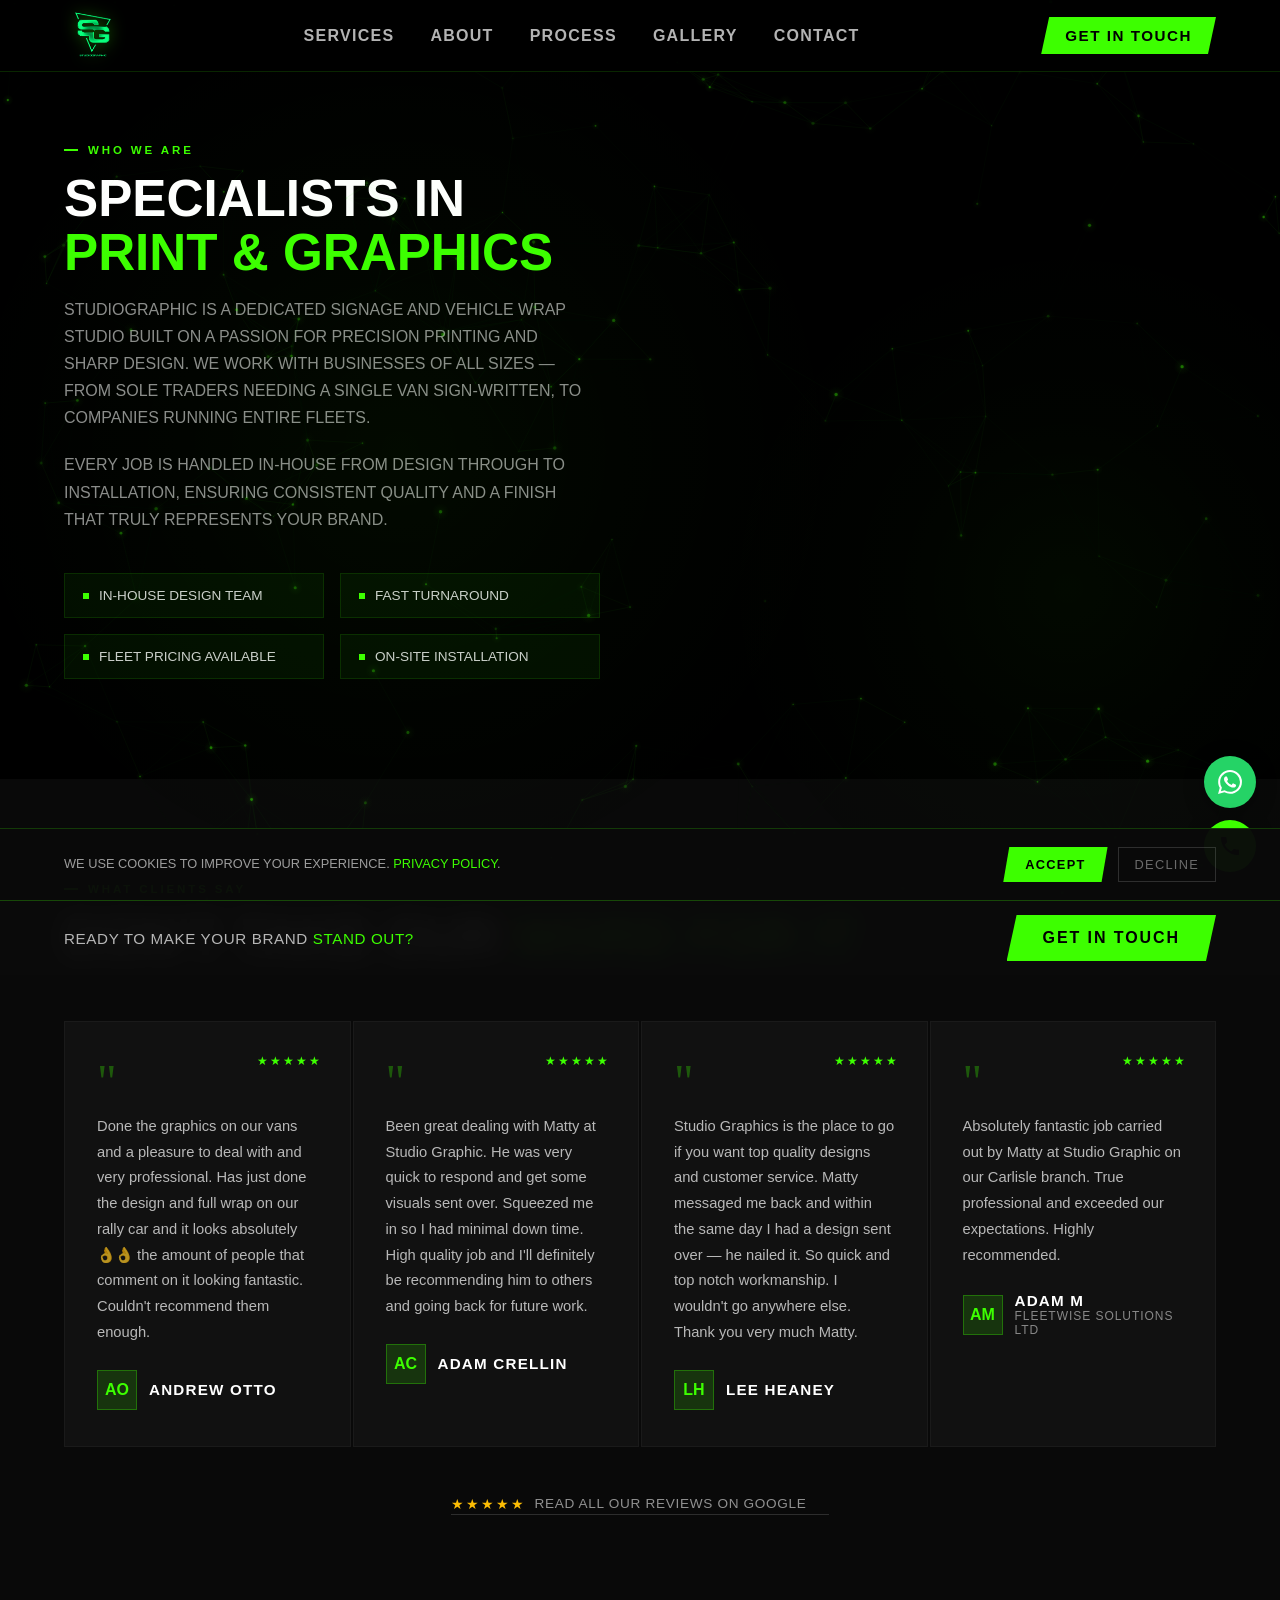
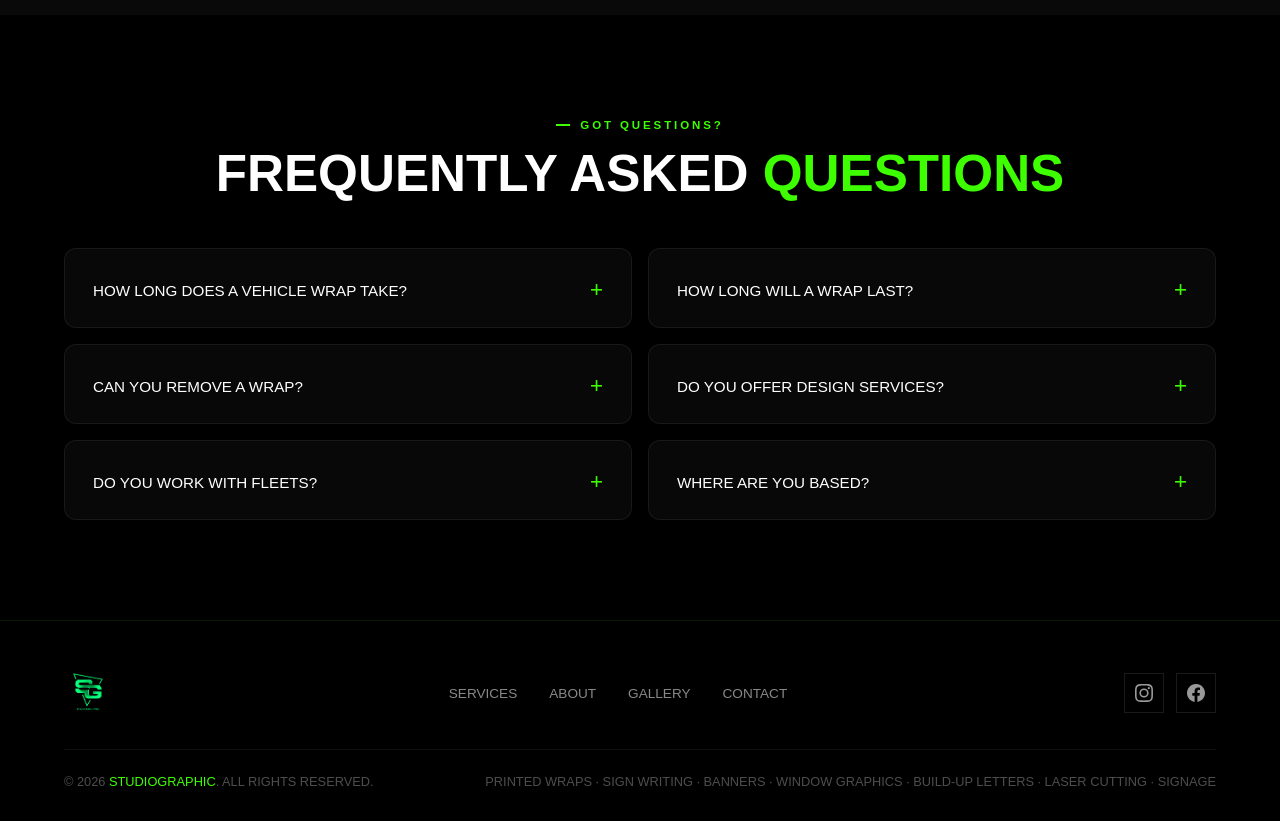
==== commit bde3d422: "Update about page" ====
--- a/about.html
+++ b/about.html
@@ -84,23 +84,7 @@
 
   <!-- ── ABOUT ──────────────────────────────────────────────────────── -->
   <section id="about" class="page-top">
-    <div class="about-visual reveal">
-      <div class="about-img-wrap" id="videoWrap">
-        <video id="aboutVideo" src="hf_20260412_205257_811af063-8916-4867-b09b-a53bddb12ede.mp4"
-          muted playsinline preload="auto"
-          style="width:100%;height:100%;object-fit:cover;display:block;"></video>
-        <div class="video-play-overlay" id="videoPlayOverlay">
-          <div class="video-play-inner">
-            <div class="video-play-btn" id="videoPlayBtn">
-              <svg viewBox="0 0 24 24"><path d="M8 5v14l11-7z"/></svg>
-            </div>
-            <p class="video-play-label">Push me to wrap!</p>
-          </div>
-        </div>
-        <div class="about-tag">Est. 2023</div>
-      </div>
-    </div>
-    <div class="about-content reveal" style="transition-delay:0.15s">
+    <div class="about-content reveal">
       <div class="section-tag">Who We Are</div>
       <h2 class="section-title">Specialists in<br /><span class="accent">Print &amp; Graphics</span></h2>
       <p class="section-desc" style="margin-bottom:20px;">
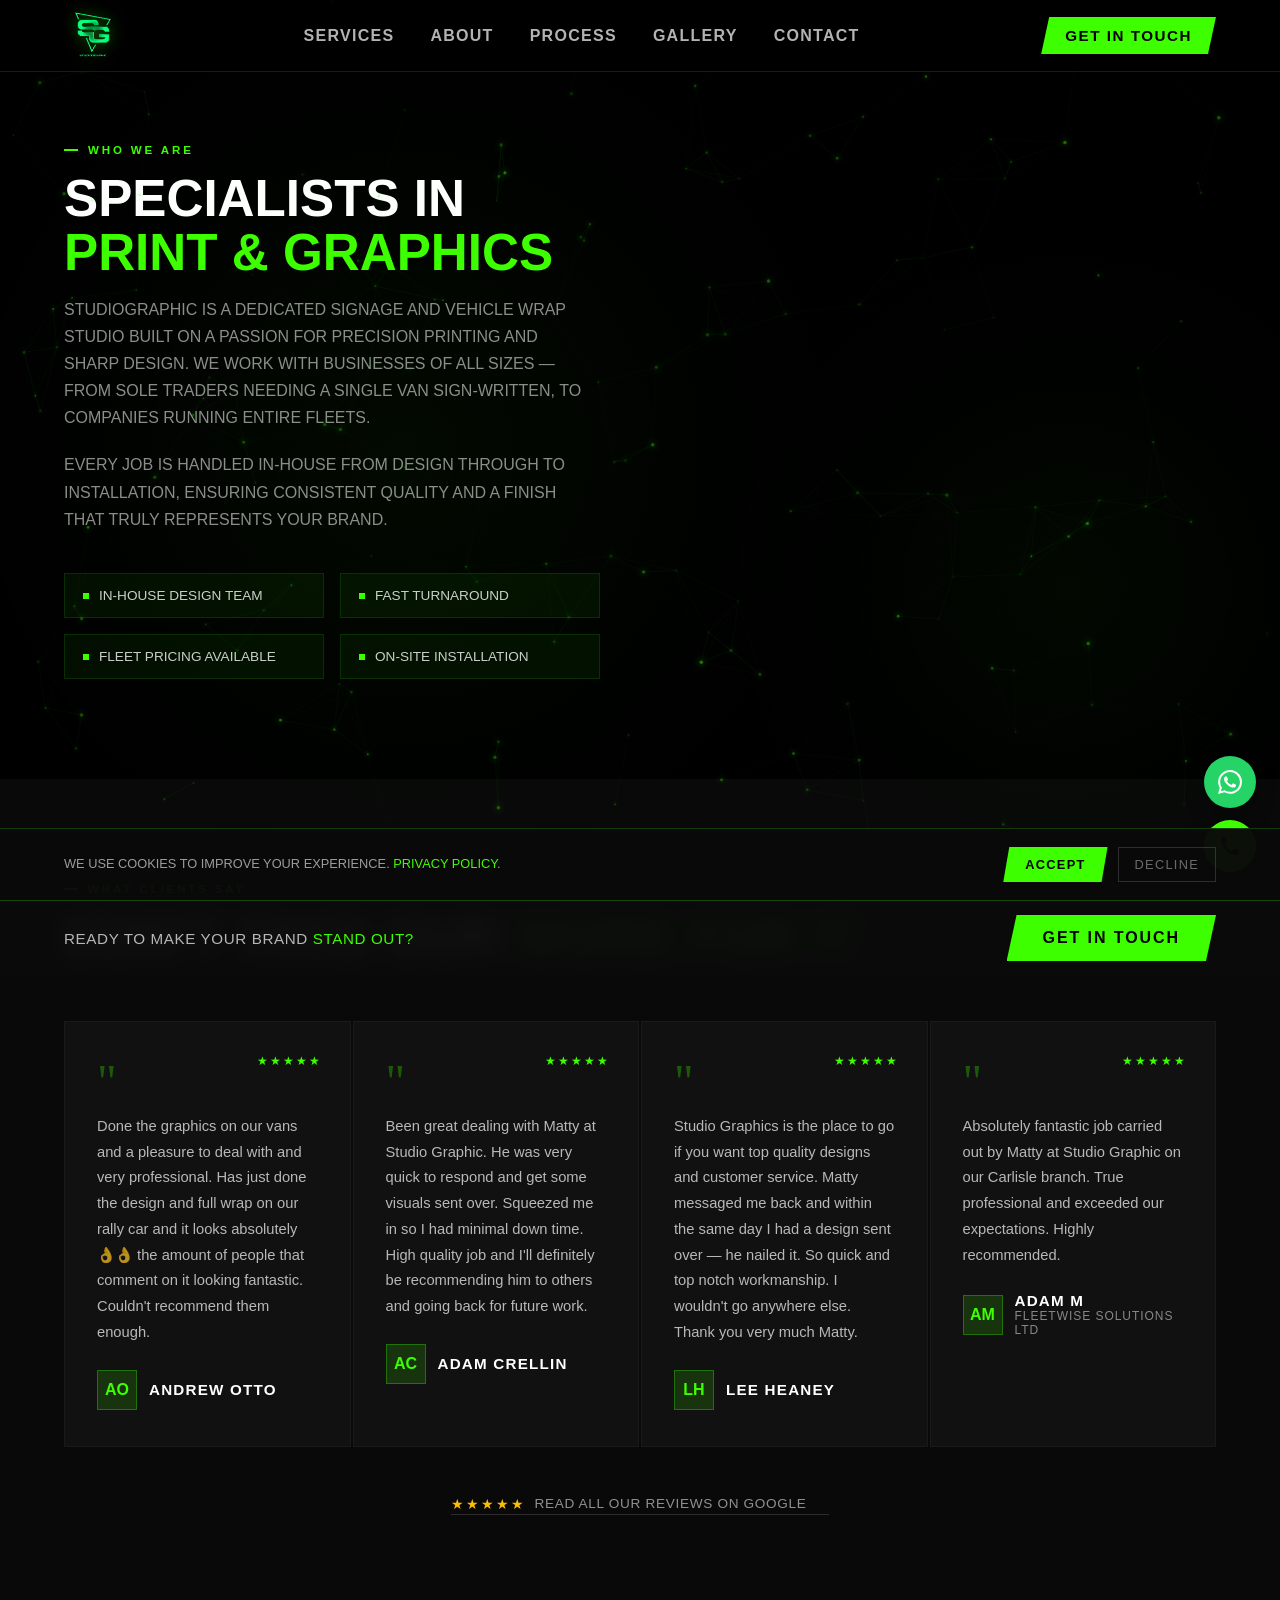
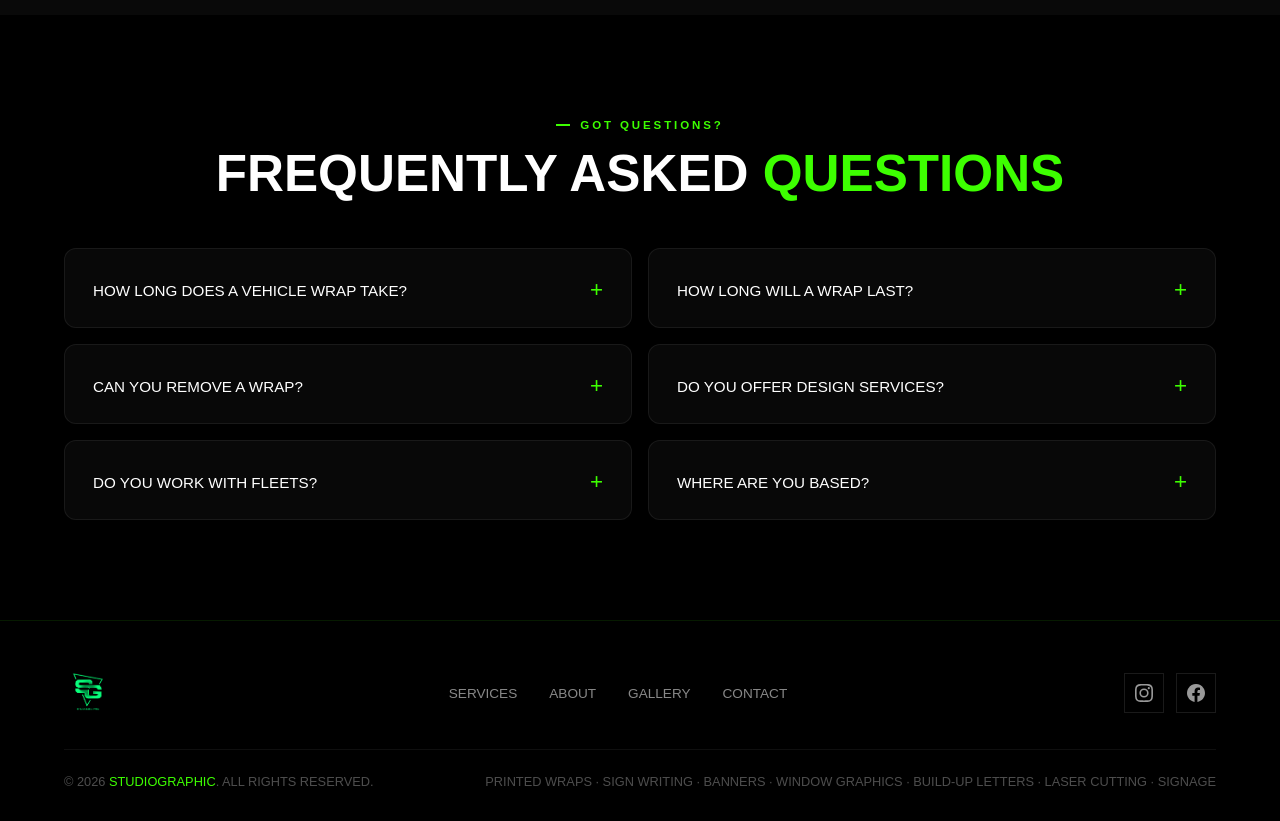
==== commit c80e1062: "Add new gallery images, Google Ads keywords, Instagram logo, and update all pages" ====
--- a/about.html
+++ b/about.html
@@ -4,7 +4,7 @@
   <meta charset="UTF-8" />
   <meta name="viewport" content="width=device-width, initial-scale=1.0" />
   <title>About — StudioGraphic | Specialists in Print & Graphics</title>
-  <meta name="description" content="Learn about StudioGraphic — a dedicated signage and vehicle wrap studio based in Carlisle, CA1 2GY." />
+  <meta name="description" content="About StudioGraphic — vehicle wraps Carlisle &amp; van graphics specialists. In-house design, print &amp; installation across Cumbria. CA1 2GY." />
   <meta name="theme-color" content="#3dff00" />
   <link rel="icon" type="image/png" href="SG-LOGO-TRANS.png" />
   <link rel="apple-touch-icon" href="SG-LOGO-TRANS.png" />
--- a/style.css
+++ b/style.css
@@ -835,12 +835,13 @@
       overflow: hidden;
       cursor: pointer;
       border: 1px solid rgba(61,255,0,0);
-      transition: border-color 0.35s, box-shadow 0.35s;
+      transition: border-color 0.4s, box-shadow 0.4s, transform 0.08s ease;
+      will-change: transform;
     }
 
     .gallery-item:hover {
-      border-color: rgba(61,255,0,0.55);
-      box-shadow: 0 0 24px rgba(61,255,0,0.2);
+      border-color: rgba(61,255,0,0.7);
+      box-shadow: 0 0 32px rgba(61,255,0,0.3), 0 0 80px rgba(61,255,0,0.1);
     }
 
     .gallery-item img {
@@ -848,13 +849,13 @@
       height: 100%;
       object-fit: cover;
       display: block;
-      transition: transform 0.6s ease, filter 0.4s ease;
-      filter: brightness(0.78) saturate(0.85);
+      transition: transform 0.55s cubic-bezier(0.25,0.46,0.45,0.94), filter 0.4s ease;
+      filter: brightness(0.75) saturate(0.8);
     }
 
     .gallery-item:hover img {
-      transform: scale(1.06);
-      filter: brightness(1) saturate(1.15);
+      transform: scale(1.09);
+      filter: brightness(1.05) saturate(1.2);
     }
 
     /* Varied grid placement — 8 items */
@@ -898,15 +899,61 @@
       color: var(--green);
       transform: translateY(0);
     }
-
-    /* Staggered slide-up reveal */
-    @keyframes galleryReveal {
-      from { opacity: 0; transform: translateY(30px); }
-      to   { opacity: 1; transform: translateY(0); }
-    }
+    .no-labels .gallery-label { display: none; }
+    .no-labels .gallery-overlay { background: none; }
+
+    /* ─── START YOUR PROJECT FLASH BUTTON ───────────────────────── */
+    @keyframes btnFlash {
+      0%   { background: transparent; color: var(--green); box-shadow: 0 0 8px rgba(61,255,0,0.3), inset 0 0 8px rgba(61,255,0,0.1); transform: scale(1); text-shadow: 0 0 8px rgba(61,255,0,0.5); }
+      8%   { background: var(--green); color: #000; box-shadow: 0 0 60px rgba(61,255,0,1), 0 0 120px rgba(61,255,0,0.8), 0 0 200px rgba(61,255,0,0.4); transform: scale(1.12); text-shadow: none; }
+      16%  { background: transparent; color: var(--green); box-shadow: 0 0 8px rgba(61,255,0,0.3); transform: scale(1); text-shadow: 0 0 8px rgba(61,255,0,0.5); }
+      24%  { background: var(--green); color: #000; box-shadow: 0 0 60px rgba(61,255,0,1), 0 0 120px rgba(61,255,0,0.8), 0 0 200px rgba(61,255,0,0.4); transform: scale(1.12); text-shadow: none; }
+      32%  { background: transparent; color: var(--green); box-shadow: 0 0 8px rgba(61,255,0,0.3); transform: scale(1); text-shadow: 0 0 8px rgba(61,255,0,0.5); }
+      65%  { background: transparent; color: var(--green); box-shadow: 0 0 20px rgba(61,255,0,0.5), inset 0 0 12px rgba(61,255,0,0.15); transform: scale(1.03); text-shadow: 0 0 16px rgba(61,255,0,0.9); }
+      100% { background: transparent; color: var(--green); box-shadow: 0 0 8px rgba(61,255,0,0.3), inset 0 0 8px rgba(61,255,0,0.1); transform: scale(1); text-shadow: 0 0 8px rgba(61,255,0,0.5); }
+    }
+    @keyframes btnScan {
+      0%   { transform: translateX(-100%); }
+      100% { transform: translateX(400%); }
+    }
+    .btn-flash {
+      animation: btnFlash 2.8s ease-in-out infinite !important;
+      border: 2px solid var(--green) !important;
+      font-weight: 900 !important;
+      font-size: 1rem !important;
+      letter-spacing: 0.2em !important;
+      padding: 16px 40px !important;
+      overflow: hidden !important;
+    }
+    .btn-flash::after {
+      content: '';
+      position: absolute;
+      top: 0; left: 0;
+      width: 30%;
+      height: 100%;
+      background: linear-gradient(90deg, transparent, rgba(255,255,255,0.4), transparent);
+      transform: translateX(-100%);
+      animation: btnScan 2.8s ease-in-out infinite;
+    }
+    .btn-flash:hover {
+      animation-play-state: paused !important;
+      background: var(--green) !important;
+      color: #000 !important;
+    }
+    .btn-flash:hover::after { animation-play-state: paused; }
+
+    /* Staggered reveal — alternates direction based on position */
+    @keyframes galleryRevealUp    { from { opacity:0; transform:translateY(50px) scale(0.95); } to { opacity:1; transform:translateY(0) scale(1); } }
+    @keyframes galleryRevealLeft  { from { opacity:0; transform:translateX(-50px) scale(0.95); } to { opacity:1; transform:translateX(0) scale(1); } }
+    @keyframes galleryRevealRight { from { opacity:0; transform:translateX(50px) scale(0.95); } to { opacity:1; transform:translateX(0) scale(1); } }
+
+    .gallery-item.in-view                    { animation: galleryRevealUp    0.65s cubic-bezier(0.22,1,0.36,1) forwards; }
+    .gallery-item.in-view:nth-child(3n+1)    { animation: galleryRevealLeft  0.65s cubic-bezier(0.22,1,0.36,1) forwards; }
+    .gallery-item.in-view:nth-child(3n+2)    { animation: galleryRevealUp    0.65s cubic-bezier(0.22,1,0.36,1) forwards; }
+    .gallery-item.in-view:nth-child(3n)      { animation: galleryRevealRight 0.65s cubic-bezier(0.22,1,0.36,1) forwards; }
 
     .gallery-item.in-view {
-      animation: galleryReveal 0.6s ease forwards;
+      animation: galleryRevealUp 0.65s cubic-bezier(0.22,1,0.36,1) forwards;
     }
 
     /* Gallery CTA */
@@ -1710,14 +1757,14 @@
     .lightbox {
       position: fixed;
       inset: 0;
-      background: rgba(0,0,0,0.92);
+      background: rgba(0,0,0,0.94);
       z-index: 999;
       display: flex;
       align-items: center;
       justify-content: center;
       opacity: 0;
       pointer-events: none;
-      transition: opacity 0.3s ease;
+      transition: opacity 0.35s ease;
     }
 
     .lightbox.open {
@@ -1729,8 +1776,16 @@
       max-width: 90vw;
       max-height: 85vh;
       object-fit: contain;
-      border: 1px solid rgba(61,255,0,0.2);
-      box-shadow: 0 0 60px rgba(61,255,0,0.15);
+      border: 1px solid rgba(61,255,0,0.3);
+      box-shadow: 0 0 60px rgba(61,255,0,0.2), 0 0 120px rgba(61,255,0,0.08);
+      transform: scale(0.88);
+      opacity: 0;
+      transition: transform 0.4s cubic-bezier(0.22,1,0.36,1), opacity 0.35s ease;
+    }
+
+    .lightbox.open img {
+      transform: scale(1);
+      opacity: 1;
     }
 
     .lightbox-close {
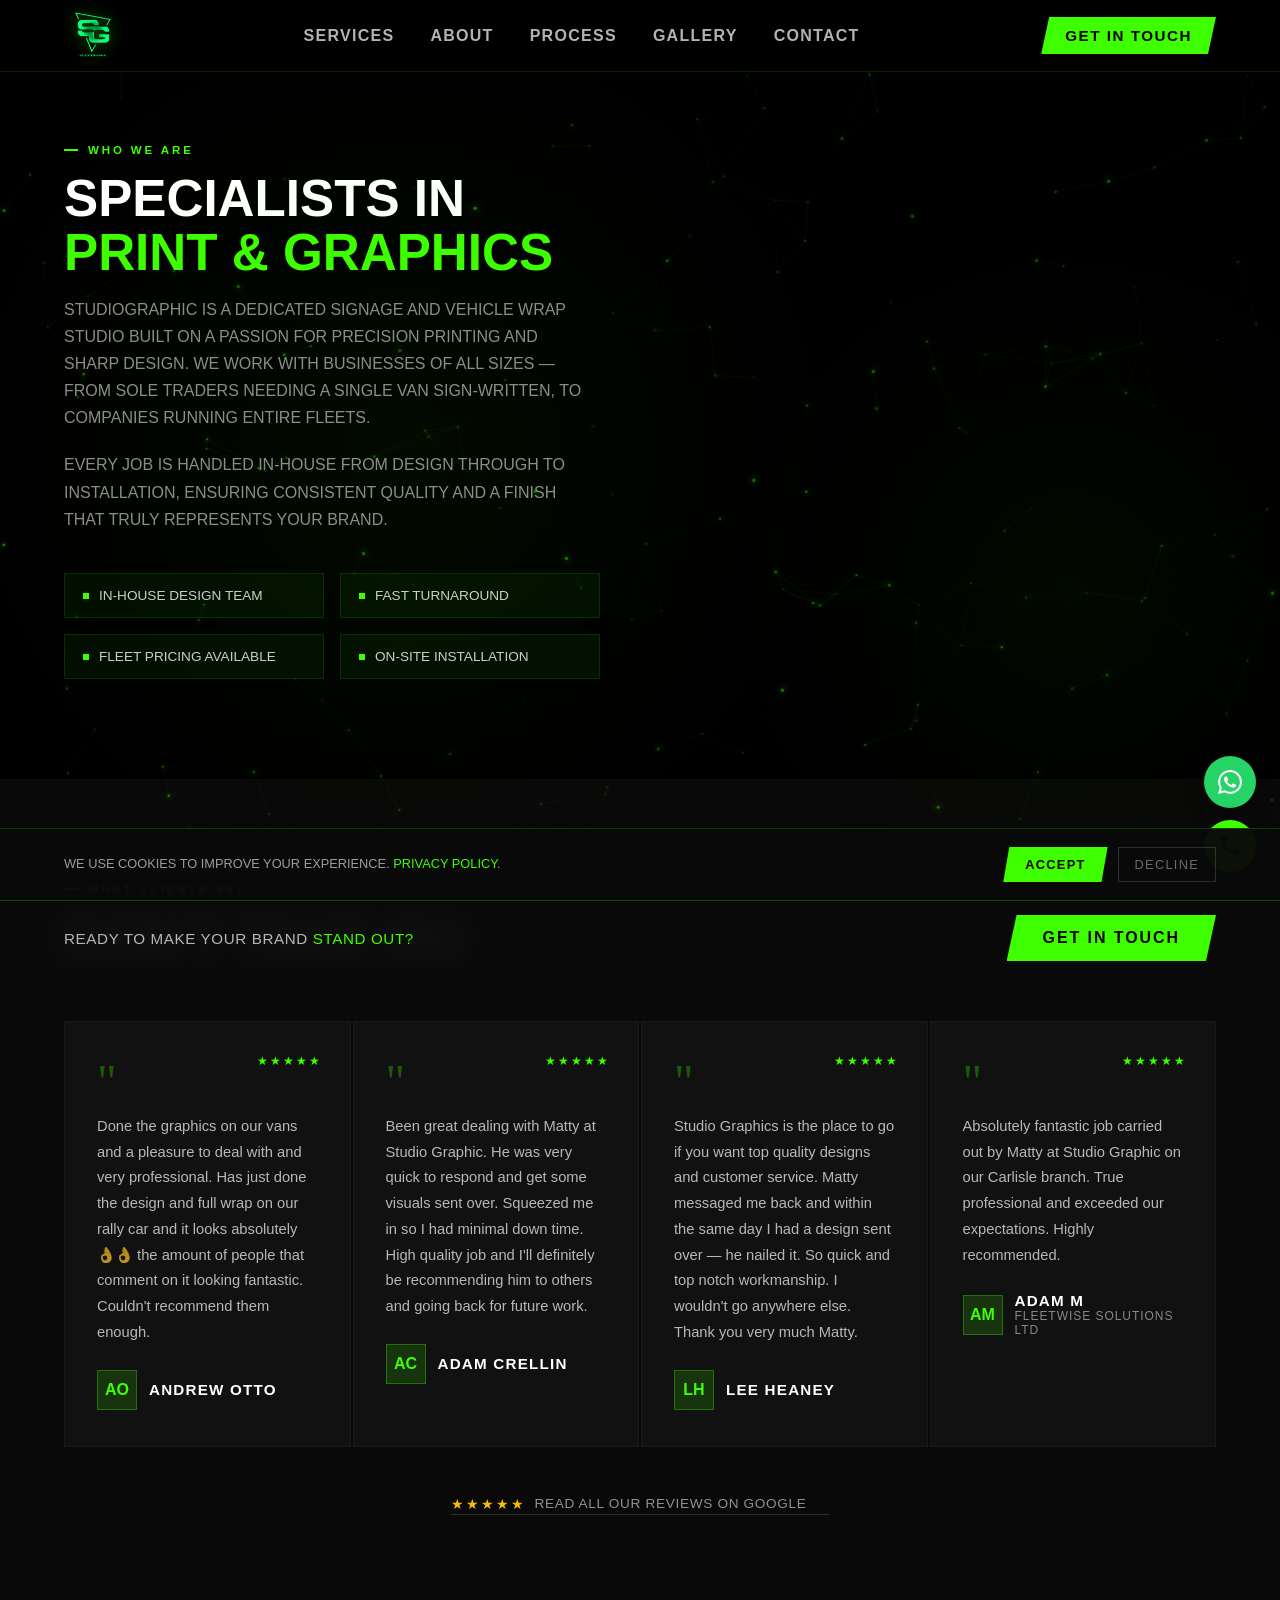
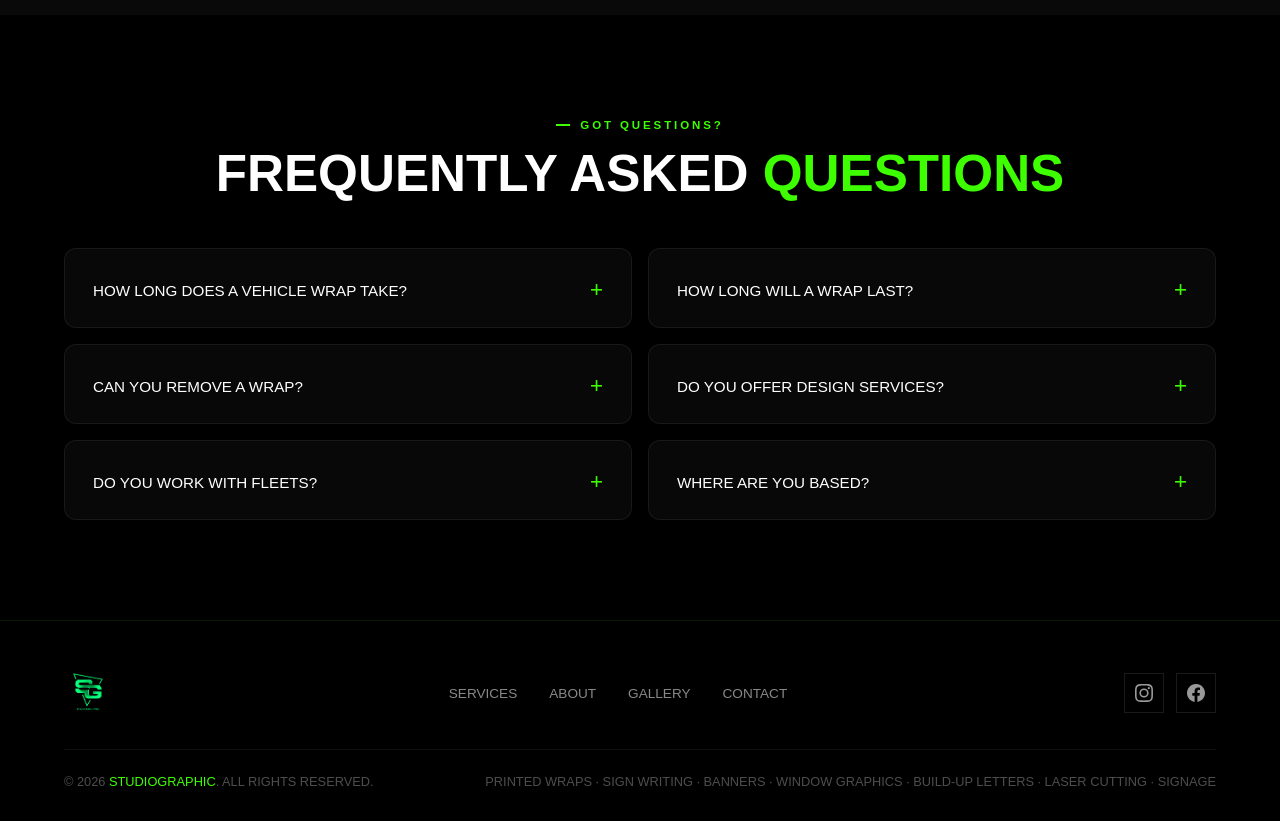
==== commit 0bdf0a6f: "Update all pages, privacy page, and main.js" ====
--- a/about.html
+++ b/about.html
@@ -178,7 +178,7 @@
         <li><a href="services.html">Services</a></li>
         <li><a href="about.html">About</a></li>
         <li><a href="gallery.html">Gallery</a></li>
-        <li><a href="contact.html">Contact</a></li>
+      <li><a href="contact.html">Contact</a></li>
       </ul>
       <div class="footer-social">
         <a href="https://www.instagram.com/studiographic__" class="social-btn" data-social="instagram" aria-label="Instagram" target="_blank" rel="noopener noreferrer">
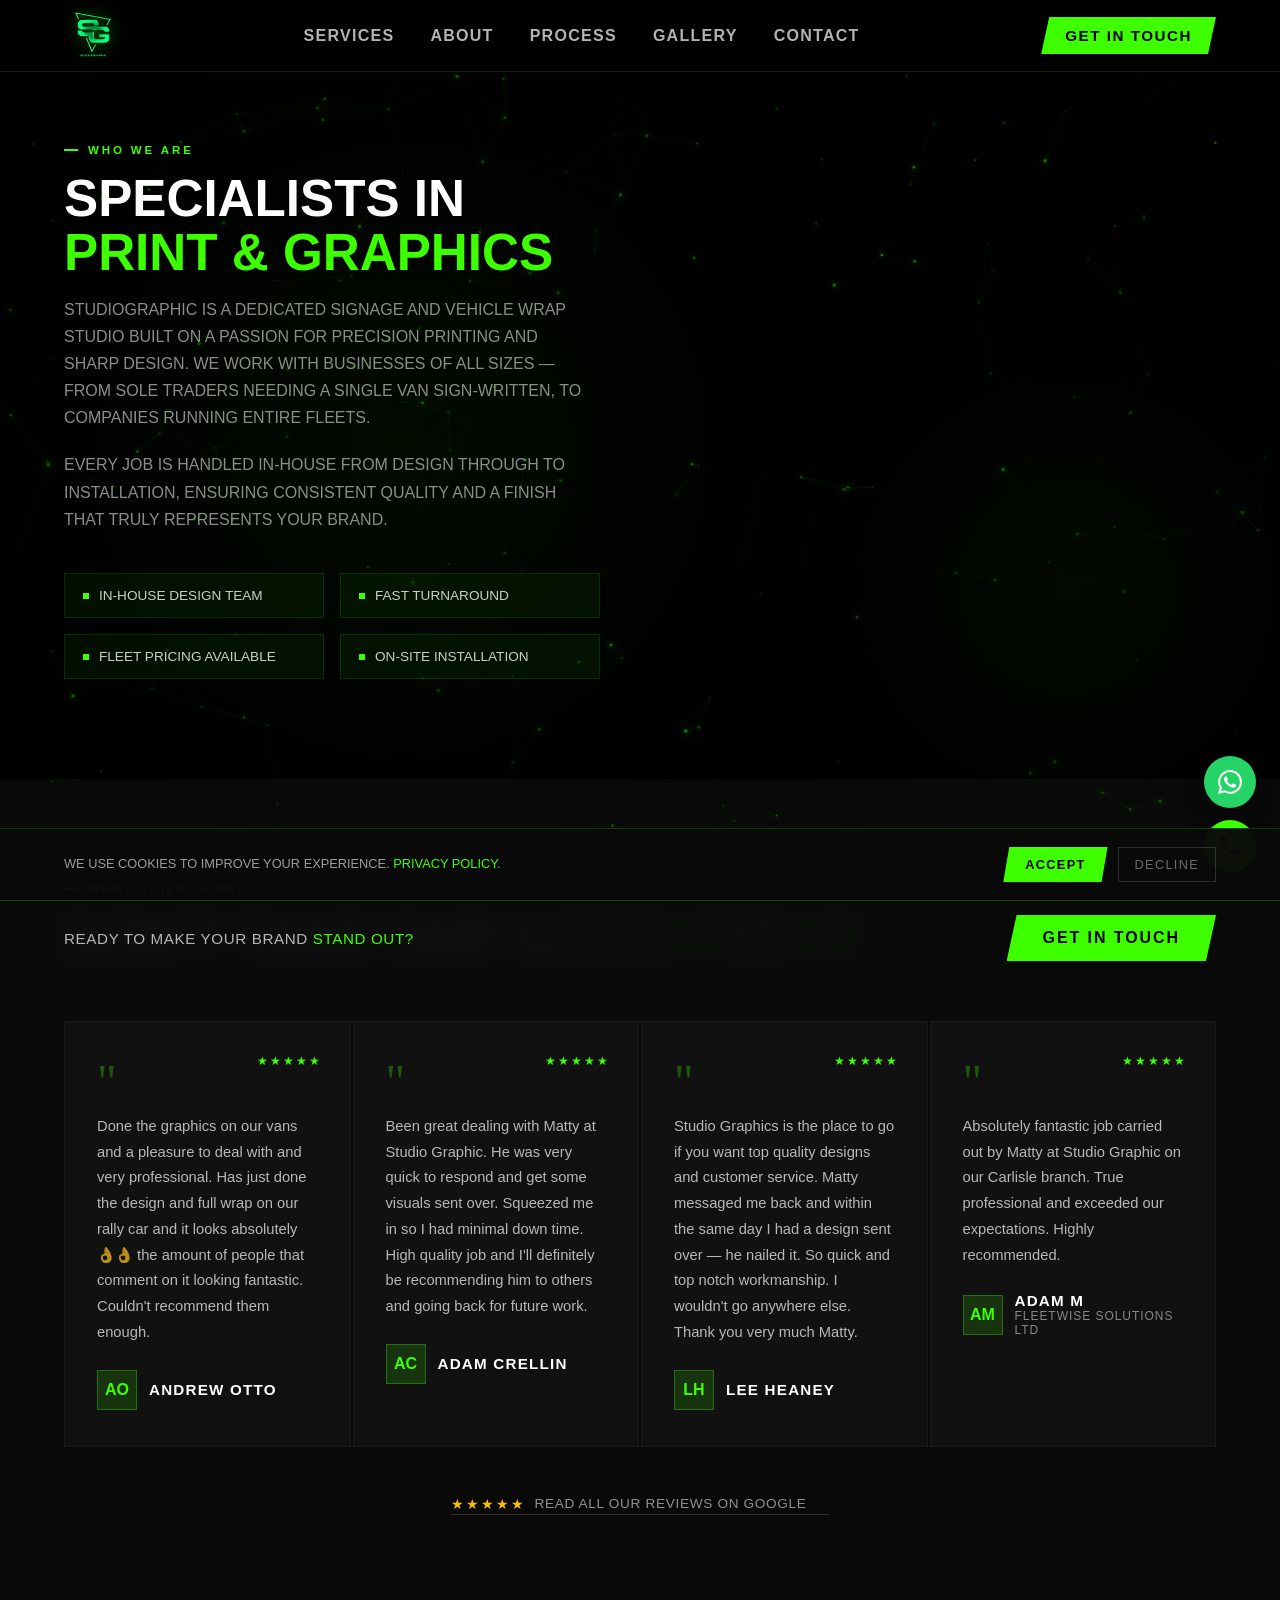
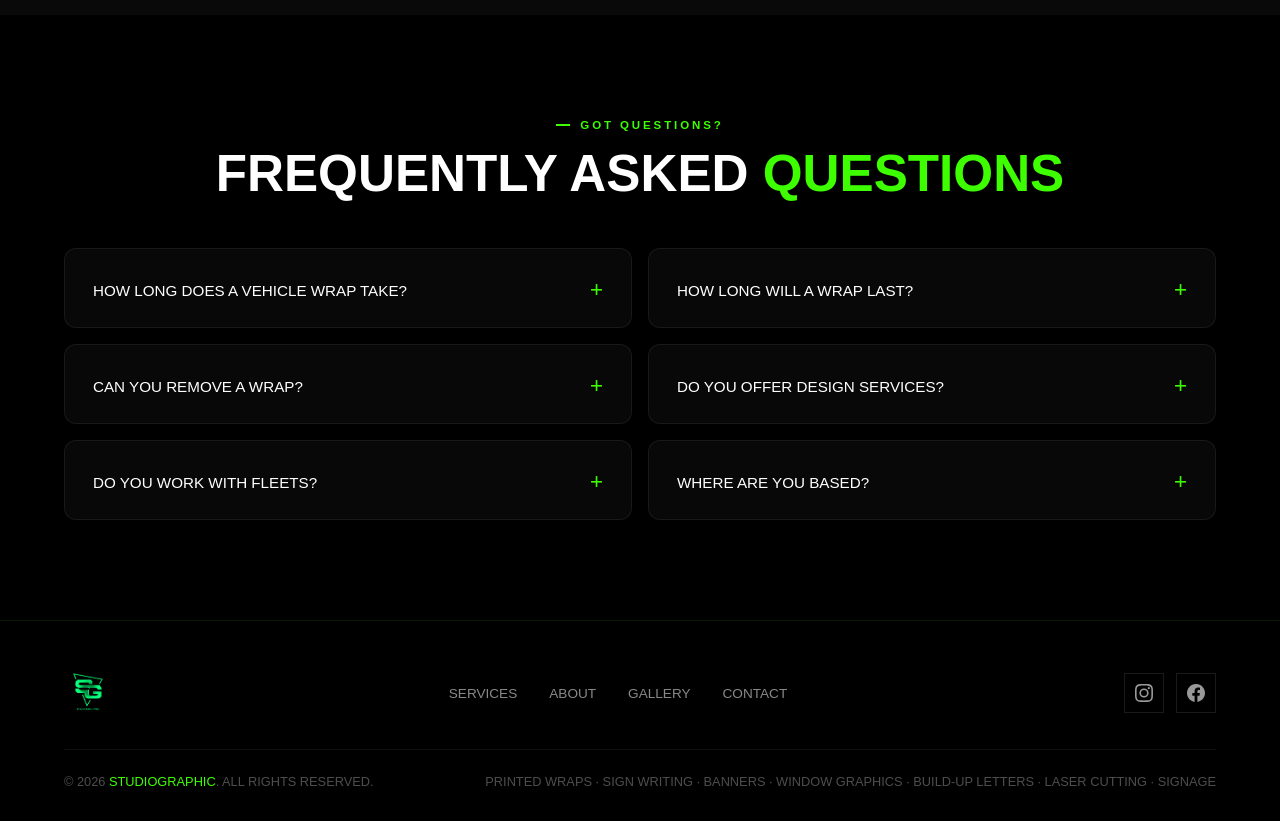
==== commit 11ef2996: "feat: update phone number to new landline 01228 472486 Co-Authored-By: Claude Sonnet 4.6 <noreply@an" ====
--- a/about.html
+++ b/about.html
@@ -165,7 +165,7 @@
       <span class="float-btn-label">WhatsApp</span>
       <svg viewBox="0 0 24 24"><path d="M17.472 14.382c-.297-.149-1.758-.867-2.03-.967-.273-.099-.471-.148-.67.15-.197.297-.767.966-.94 1.164-.173.199-.347.223-.644.075-.297-.15-1.255-.463-2.39-1.475-.883-.788-1.48-1.761-1.653-2.059-.173-.297-.018-.458.13-.606.134-.133.298-.347.446-.52.149-.174.198-.298.298-.497.099-.198.05-.371-.025-.52-.075-.149-.669-1.612-.916-2.207-.242-.579-.487-.5-.669-.51-.173-.008-.371-.01-.57-.01-.198 0-.52.074-.792.372-.272.297-1.04 1.016-1.04 2.479 0 1.462 1.065 2.875 1.213 3.074.149.198 2.096 3.2 5.077 4.487.709.306 1.262.489 1.694.625.712.227 1.36.195 1.871.118.571-.085 1.758-.719 2.006-1.413.248-.694.248-1.289.173-1.413-.074-.124-.272-.198-.57-.347m-5.421 7.403h-.004a9.87 9.87 0 01-5.031-1.378l-.361-.214-3.741.982.998-3.648-.235-.374a9.86 9.86 0 01-1.51-5.26c.001-5.45 4.436-9.884 9.888-9.884 2.64 0 5.122 1.03 6.988 2.898a9.825 9.825 0 012.893 6.994c-.003 5.45-4.437 9.884-9.885 9.884m8.413-18.297A11.815 11.815 0 0012.05 0C5.495 0 .16 5.335.157 11.892c0 2.096.547 4.142 1.588 5.945L.057 24l6.305-1.654a11.882 11.882 0 005.683 1.448h.005c6.554 0 11.89-5.335 11.893-11.893a11.821 11.821 0 00-3.48-8.413z"/></svg>
     </a>
-    <a href="tel:07423578862" class="float-btn call" aria-label="Call us">
+    <a href="tel:01228472486" class="float-btn call" aria-label="Call us">
       <span class="float-btn-label">Call Us</span>
       <svg viewBox="0 0 24 24"><path d="M6.62 10.79c1.44 2.83 3.76 5.14 6.59 6.59l2.2-2.2c.27-.27.67-.36 1.02-.24 1.12.37 2.33.57 3.57.57.55 0 1 .45 1 1V20c0 .55-.45 1-1 1-9.39 0-17-7.61-17-17 0-.55.45-1 1-1h3.5c.55 0 1 .45 1 1 0 1.25.2 2.45.57 3.57.11.35.03.74-.25 1.02l-2.2 2.2z"/></svg>
     </a>
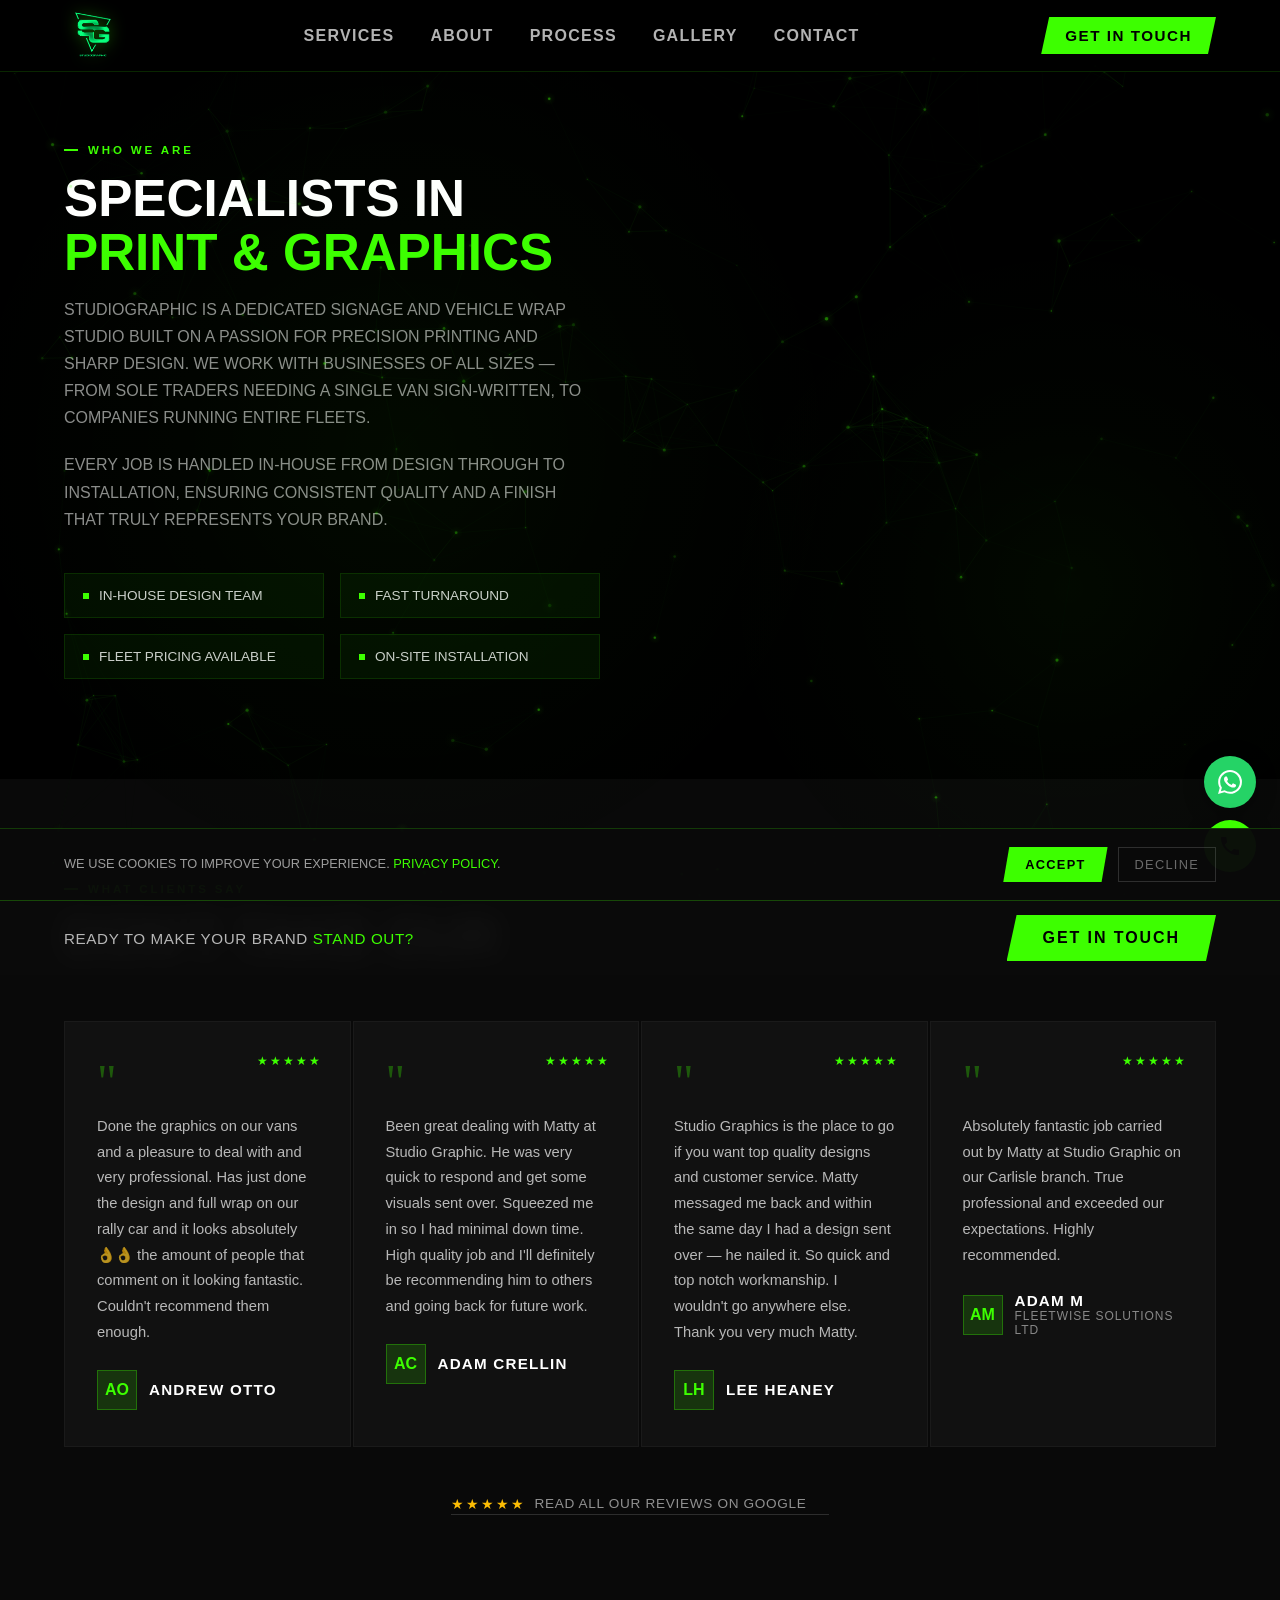
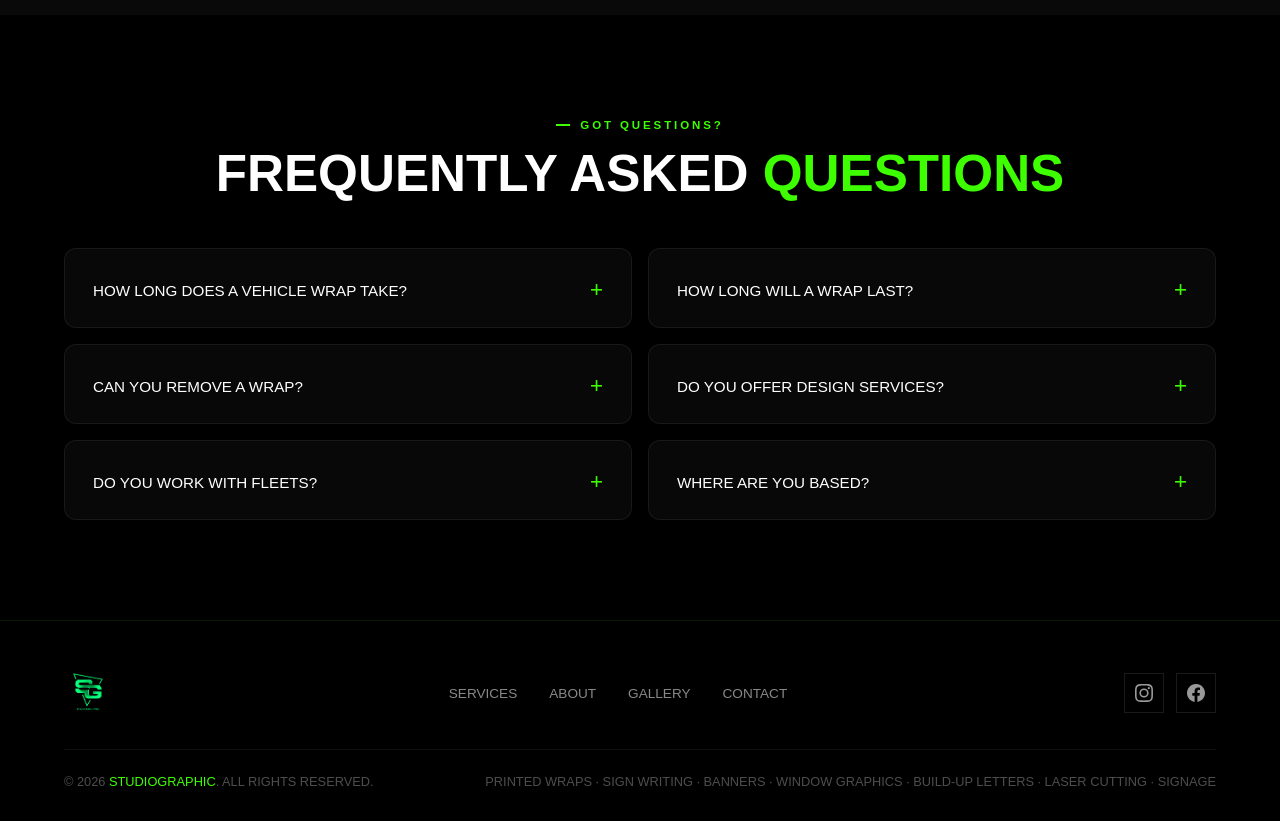
==== commit c9a46a68: "feat: add Google Tag Manager tracking snippets" ====
--- a/about.html
+++ b/about.html
@@ -1,6 +1,13 @@
 <!DOCTYPE html>
 <html lang="en">
 <head>
+<!-- Google Tag Manager -->
+<script>(function(w,d,s,l,i){w[l]=w[l]||[];w[l].push({'gtm.start':
+new Date().getTime(),event:'gtm.js'});var f=d.getElementsByTagName(s)[0],
+j=d.createElement(s),dl=l!='dataLayer'?'&l='+l:'';j.async=true;j.src=
+'https://www.googletagmanager.com/gtm.js?id='+i+dl;f.parentNode.insertBefore(j,f);
+})(window,document,'script','dataLayer','GTM-TMG2QP3T');</script>
+<!-- End Google Tag Manager -->
   <meta charset="UTF-8" />
   <meta name="viewport" content="width=device-width, initial-scale=1.0" />
   <title>About — StudioGraphic | Specialists in Print & Graphics</title>
@@ -39,6 +46,10 @@
   <meta name="twitter:description" content="StudioGraphic is a dedicated signage and vehicle wrap studio in Carlisle. In-house design, print and installation." />
 </head>
 <body>
+<!-- Google Tag Manager (noscript) -->
+<noscript><iframe src="https://www.googletagmanager.com/ns.html?id=GTM-TMG2QP3T"
+height="0" width="0" style="display:none;visibility:hidden"></iframe></noscript>
+<!-- End Google Tag Manager (noscript) -->
 
   <div id="cookieBanner">
     <p class="cookie-text">We use cookies to improve your experience. <a href="privacy.html">Privacy Policy</a>.</p>
--- a/style.css
+++ b/style.css
@@ -106,7 +106,29 @@
       font-weight: 600;
       letter-spacing: 0.08em;
       text-transform: uppercase;
-      transition: color 0.2s;
+      position: relative;
+      padding: 6px 0;
+      transition: color 0.25s ease;
+    }
+
+    .nav-links a::after {
+      content: '';
+      position: absolute;
+      bottom: 0;
+      left: 0;
+      width: 100%;
+      height: 2px;
+      background: var(--green);
+      transform: scaleX(0);
+      transform-origin: right;
+      transition: transform 0.3s cubic-bezier(0.4, 0, 0.2, 1);
+      box-shadow: 0 0 8px var(--green);
+    }
+
+    .nav-links a:hover::after,
+    .nav-links a.active::after {
+      transform: scaleX(1);
+      transform-origin: left;
     }
 
     .nav-links a:hover { color: var(--green); }
@@ -293,6 +315,8 @@
       transition: all 0.2s;
       cursor: pointer;
       border: none;
+      position: relative;
+      overflow: hidden;
     }
 
     .btn-primary:hover {
@@ -322,6 +346,8 @@
       border: 1px solid var(--green);
       clip-path: polygon(10px 0%, 100% 0%, calc(100% - 10px) 100%, 0% 100%);
       transition: all 0.2s;
+      position: relative;
+      overflow: hidden;
     }
 
     .btn-outline { animation: outlinePulse 2.5s ease-in-out infinite; }
@@ -334,6 +360,41 @@
     .btn-outline:hover {
       background: rgba(61,255,0,0.1);
       transform: translateY(-2px);
+    }
+
+    /* Shiny reflection micro-interactions */
+    .btn-primary::after,
+    .btn-outline::after {
+      content: '';
+      position: absolute;
+      top: 0;
+      left: -150%;
+      width: 100%;
+      height: 100%;
+      background: linear-gradient(
+        90deg,
+        transparent,
+        rgba(255, 255, 255, 0.25),
+        transparent
+      );
+      transform: skewX(-25deg);
+      transition: none;
+      pointer-events: none;
+    }
+
+    .btn-outline::after {
+      background: linear-gradient(
+        90deg,
+        transparent,
+        rgba(61, 255, 0, 0.3),
+        transparent
+      );
+    }
+
+    .btn-primary:hover::after,
+    .btn-outline:hover::after {
+      left: 150%;
+      transition: left 0.8s ease-in-out;
     }
 
     /* Scroll indicator */
@@ -822,6 +883,44 @@
       gap: 24px;
     }
 
+    /* Gallery Category Filters */
+    .gallery-filters {
+      display: flex;
+      justify-content: center;
+      gap: 16px;
+      margin-bottom: 40px;
+      flex-wrap: wrap;
+    }
+
+    .filter-btn {
+      background: rgba(255,255,255,0.03);
+      color: var(--white);
+      border: 1px solid rgba(255,255,255,0.15);
+      padding: 10px 24px;
+      font-family: var(--font-head);
+      font-size: 0.9rem;
+      font-weight: 700;
+      letter-spacing: 0.08em;
+      text-transform: uppercase;
+      cursor: pointer;
+      clip-path: polygon(8px 0%, 100% 0%, calc(100% - 8px) 100%, 0% 100%);
+      transition: all 0.3s cubic-bezier(0.25, 0.46, 0.45, 0.94);
+    }
+
+    .filter-btn:hover {
+      border-color: var(--green);
+      background: rgba(61,255,0,0.08);
+      color: var(--green);
+      box-shadow: 0 0 12px rgba(61,255,0,0.15);
+    }
+
+    .filter-btn.active {
+      background: var(--green);
+      color: var(--black);
+      border-color: var(--green);
+      box-shadow: 0 0 20px rgba(61,255,0,0.4);
+    }
+
     .gallery-grid {
       display: grid;
       grid-template-columns: repeat(12, 1fr);
@@ -1072,7 +1171,7 @@
       font-family: var(--font-body);
       font-size: 0.95rem;
       outline: none;
-      transition: border-color 0.2s;
+      transition: border-color 0.3s ease, box-shadow 0.3s ease;
       width: 100%;
     }
 
@@ -1080,6 +1179,7 @@
     .form-group select:focus,
     .form-group textarea:focus {
       border-color: var(--green);
+      box-shadow: 0 0 12px rgba(61, 255, 0, 0.25);
     }
 
     .form-group select option {
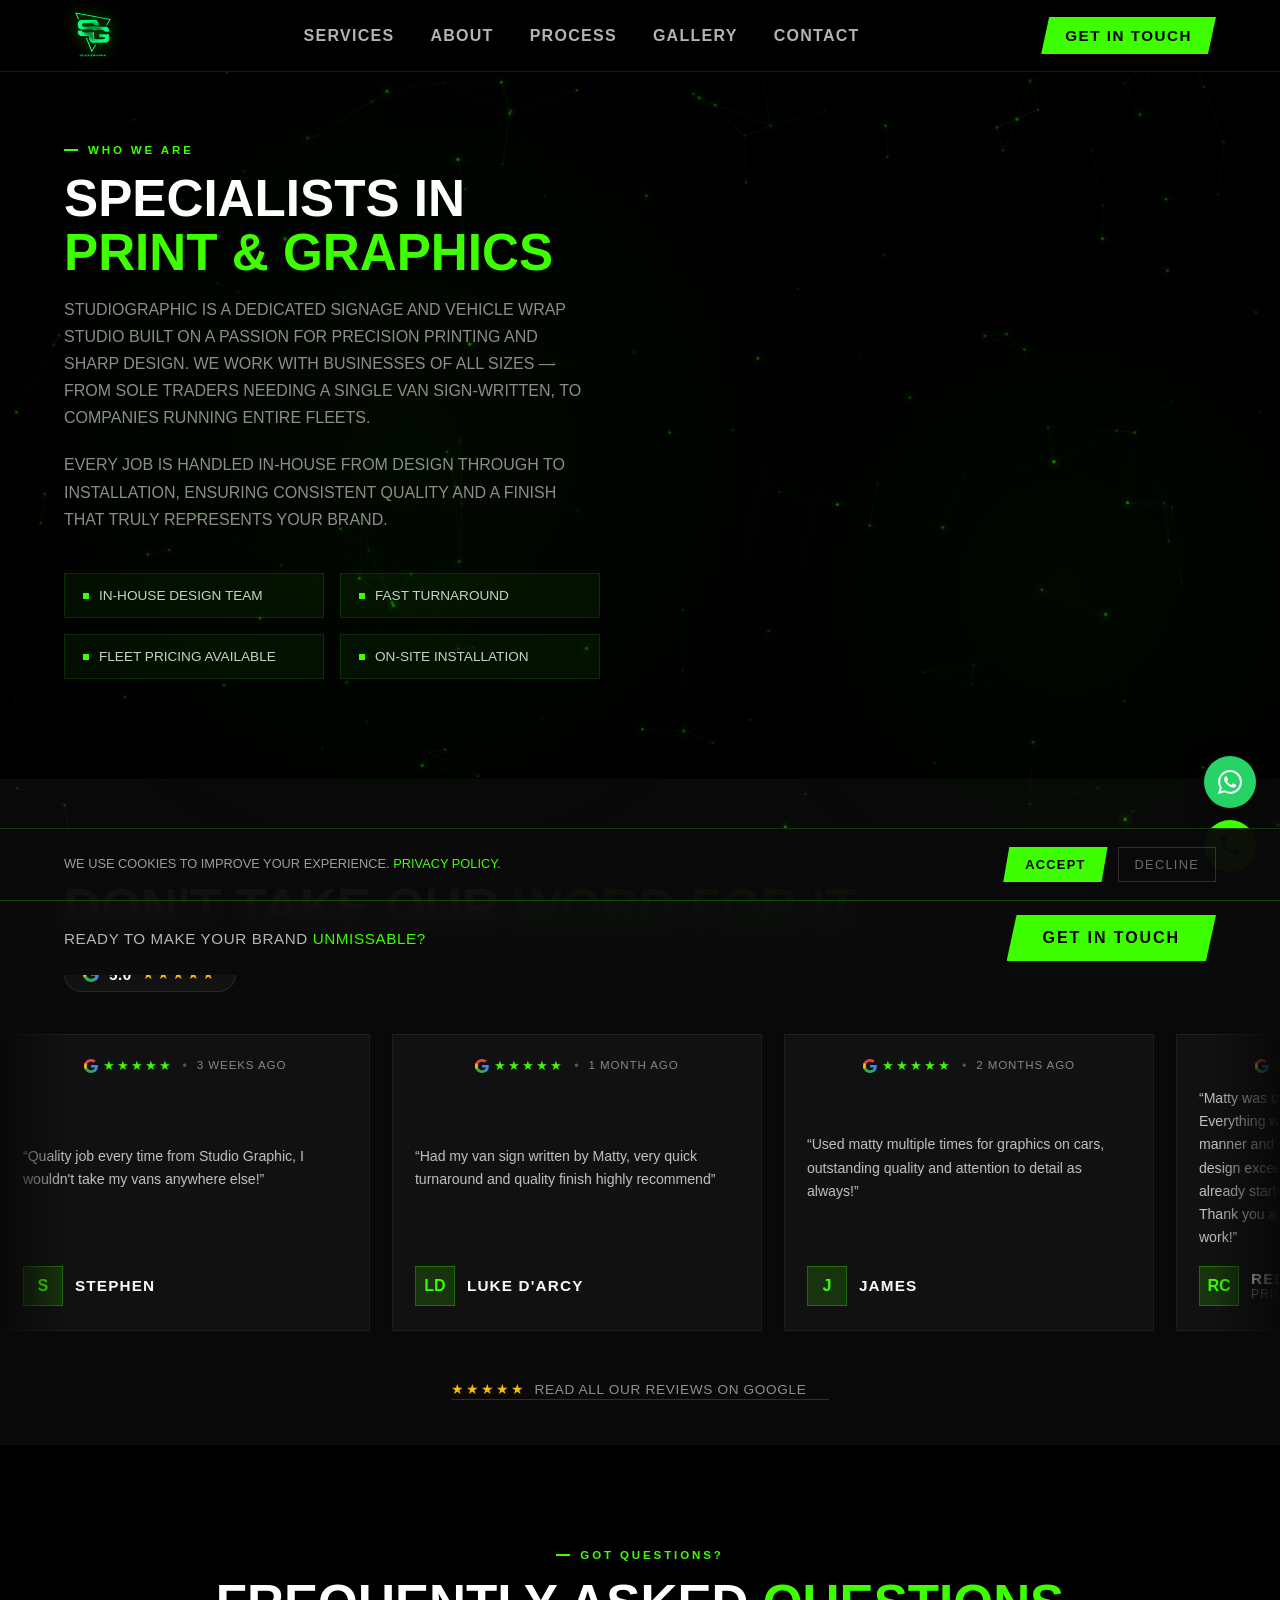
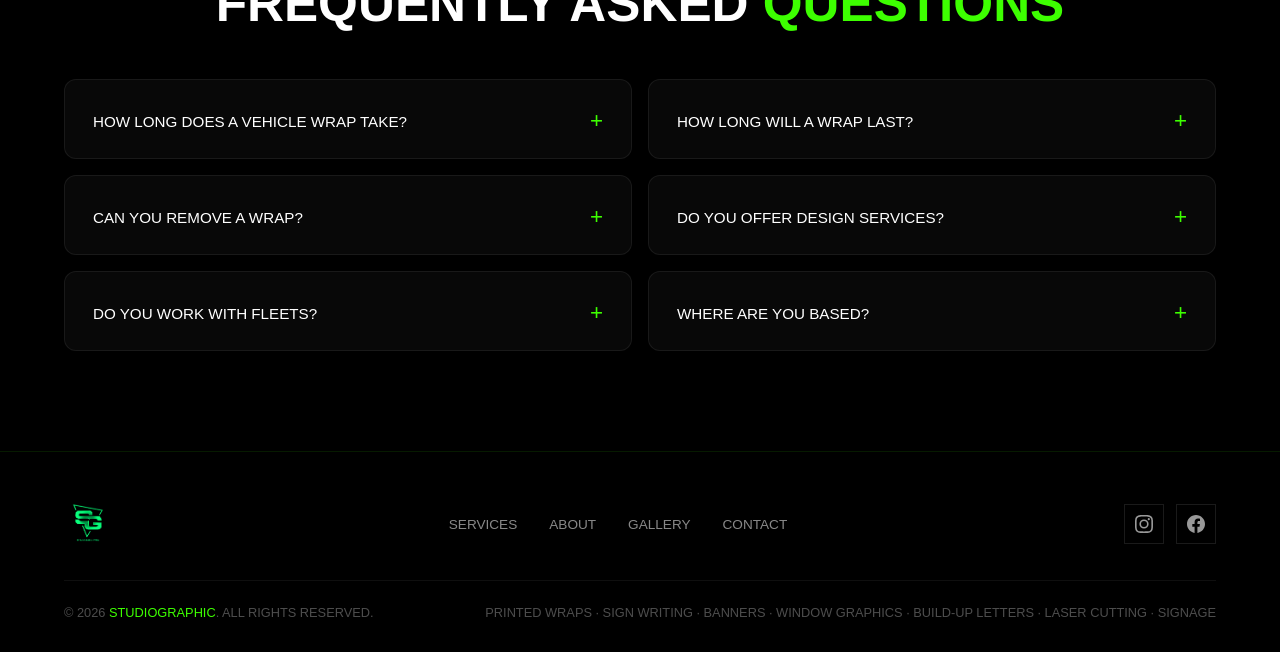
==== commit 25e28be1: "feat: update hero headline to unmissable, add richardson background video, and reviews marquee" ====
--- a/about.html
+++ b/about.html
@@ -24,7 +24,7 @@
       font-display: swap;
     }
   </style>
-  <link rel="stylesheet" href="style.css" />
+  <link rel="stylesheet" href="style.css?v=5" />
   <!-- Google tag (gtag.js) -->
   <script async src="https://www.googletagmanager.com/gtag/js?id=G-FWLH9NWHKY"></script>
   <script>
@@ -118,17 +118,31 @@
 
   <!-- ── TESTIMONIALS ──────────────────────────────────────────────── -->
   <section id="testimonials">
-    <div class="reveal">
-      <div class="section-tag">What Clients Say</div>
-      <h2 class="section-title"><span id="typingReviews"></span></h2>
-    </div>
-    <div class="testimonials-grid">
-    </div>
-    <div class="reviews-cta reveal">
-      <a href="https://g.page/r/Cd0YngYk44v1EAE/review" target="_blank" rel="noopener noreferrer">
-        <span class="stars">★★★★★</span> Read all our reviews on Google
-        <svg viewBox="0 0 24 24" width="14" height="14" fill="currentColor"><path d="M14 5l7 7m0 0l-7 7m7-7H3"/></svg>
-      </a>
+    <div class="testimonials-header reveal">
+      <div class="testimonials-header-left">
+        <div class="section-tag">What Clients Say</div>
+        <h2 class="section-title"><span id="typingReviews"></span></h2>
+        <div class="google-rating-pill">
+          <svg viewBox="0 0 24 24" width="16" height="16" aria-hidden="true"><path fill="#4285F4" d="M23.745 12.27c0-.7-.06-1.4-.19-2.07H12v4.51h6.6c-.29 1.52-1.14 2.82-2.4 3.68v3.05h3.88c2.27-2.09 3.66-5.17 3.66-9.17z"/><path fill="#34A853" d="M12 24c3.24 0 5.95-1.08 7.93-2.91l-3.88-3.05c-1.08.72-2.45 1.16-4.05 1.16-3.12 0-5.77-2.1-6.72-4.93H1.25v3.15C3.26 21.36 7.33 24 12 24z"/><path fill="#FBBC05" d="M5.28 14.27c-.25-.72-.38-1.49-.38-2.27s.14-1.55.38-2.27V6.58H1.25C.45 8.18 0 9.98 0 12s.45 3.82 1.25 5.42l4.03-3.15z"/><path fill="#EA4335" d="M12 4.75c1.77 0 3.35.61 4.6 1.8l3.42-3.42C17.95 1.19 15.24 0 12 0 7.33 0 3.26 2.64 1.25 6.58l4.03 3.15c.95-2.83 3.6-4.98 6.72-4.98z"/></svg>
+          <span class="rating-val">5.0</span>
+          <span class="rating-stars">★★★★★</span>
+        </div>
+      </div>
+    </div>
+
+    <!-- The continuous marquee track -->
+    <div class="testimonials-marquee-wrap reveal">
+      <div class="testimonials-marquee-track testimonials-slider" id="testimonialsSlider">
+      </div>
+    </div>
+
+    <div class="reviews-slider-footer reveal">
+      <div class="reviews-cta" style="margin-top: 10px;">
+        <a href="https://g.page/r/Cd0YngYk44v1EAE/review" target="_blank" rel="noopener noreferrer">
+          <span class="stars">★★★★★</span> Read all our reviews on Google
+          <svg viewBox="0 0 24 24" width="14" height="14" fill="currentColor"><path d="M14 5l7 7m0 0l-7 7m7-7H3"/></svg>
+        </a>
+      </div>
     </div>
   </section>
 
@@ -167,7 +181,7 @@
   </section>
 
   <div class="sticky-cta" id="stickyCta">
-    <p class="sticky-cta-text">Ready to make your brand <span>Stand Out?</span></p>
+    <p class="sticky-cta-text">Ready to make your brand <span>Unmissable?</span></p>
     <a href="contact.html" class="btn-primary" style="animation:none;">Get in Touch</a>
   </div>
 
@@ -206,7 +220,7 @@
     </div>
   </footer>
 
-  <script src="content.js"></script>
-  <script src="main.js"></script>
+  <script src="content.js?v=5"></script>
+  <script src="main.js?v=5"></script>
 </body>
 </html>
--- a/style.css
+++ b/style.css
@@ -187,10 +187,33 @@
     .hero-bg {
       position: absolute;
       inset: 0;
+      overflow: hidden;
+      background: var(--black);
+    }
+
+    .hero-bg-video {
+      position: absolute;
+      top: 50%;
+      left: 50%;
+      min-width: 100%;
+      min-height: 100%;
+      width: auto;
+      height: auto;
+      transform: translate(-50%, -50%);
+      object-fit: cover;
+      opacity: 0.35;
+      filter: brightness(0.85) contrast(1.15) saturate(1.1);
+      pointer-events: none;
+    }
+
+    .hero-video-overlay {
+      position: absolute;
+      inset: 0;
       background:
-        radial-gradient(ellipse 70% 60% at 60% 50%, rgba(61,255,0,0.07) 0%, transparent 70%),
-        radial-gradient(ellipse 40% 40% at 80% 20%, rgba(61,255,0,0.04) 0%, transparent 60%),
-        var(--black);
+        linear-gradient(90deg, rgba(5,5,5,0.92) 0%, rgba(5,5,5,0.72) 48%, rgba(5,5,5,0.55) 75%, rgba(5,5,5,0.85) 100%),
+        linear-gradient(180deg, rgba(5,5,5,0.4) 0%, transparent 20%, transparent 65%, var(--black) 100%),
+        radial-gradient(ellipse 60% 50% at 75% 50%, rgba(61,255,0,0.12) 0%, transparent 70%);
+      pointer-events: none;
     }
 
     /* Diagonal grid lines */
@@ -198,11 +221,13 @@
       content: '';
       position: absolute;
       inset: 0;
+      z-index: 1;
       background-image:
         linear-gradient(rgba(61,255,0,0.04) 1px, transparent 1px),
         linear-gradient(90deg, rgba(61,255,0,0.04) 1px, transparent 1px);
       background-size: 60px 60px;
       mask-image: radial-gradient(ellipse 80% 80% at 50% 50%, black 30%, transparent 100%);
+      pointer-events: none;
     }
 
     .hero-content {
@@ -450,7 +475,7 @@
       margin-top: 4px;
     }
 
-    /* Hero visual */
+    /* ─── 3D HERO LOGO ───────────────────────────────────────────── */
     .hero-visual {
       position: absolute;
       right: 0;
@@ -460,18 +485,120 @@
       display: flex;
       align-items: center;
       justify-content: center;
-      overflow: hidden;
-    }
-
-    .hero-logo-large {
+      overflow: visible;
+      perspective: 1200px;
+      perspective-origin: 50% 50%;
+      pointer-events: auto;
+    }
+
+    .hero-3d-stage {
+      position: relative;
+      width: 100%;
+      max-width: 500px;
       display: flex;
       align-items: center;
       justify-content: center;
-    }
-
-    @keyframes floatLogo {
-      0%, 100% { transform: translateY(0px) scale(1); filter: drop-shadow(0 0 40px rgba(61,255,0,0.55)) drop-shadow(0 0 80px rgba(61,255,0,0.25)); }
-      50% { transform: translateY(-18px) scale(1.02); filter: drop-shadow(0 0 60px rgba(61,255,0,0.75)) drop-shadow(0 0 100px rgba(61,255,0,0.35)); }
+      transform-style: preserve-3d;
+    }
+
+    .hero-3d-badge {
+      position: relative;
+      width: 76%;
+      max-width: 480px;
+      transform-style: preserve-3d;
+      will-change: transform;
+      animation: logo3DOrbit 10s ease-in-out infinite;
+      transition: transform 0.25s cubic-bezier(0.2, 0.8, 0.4, 1);
+      display: flex;
+      align-items: center;
+      justify-content: center;
+    }
+
+    .hero-3d-layer {
+      position: absolute;
+      inset: 0;
+      display: flex;
+      align-items: center;
+      justify-content: center;
+      transform-style: preserve-3d;
+      backface-visibility: hidden;
+      pointer-events: none;
+    }
+
+    .hero-3d-layer img {
+      width: 100%;
+      height: auto;
+      display: block;
+      user-select: none;
+      pointer-events: none;
+    }
+
+    /* Back shadow & extrusion depth */
+    .hero-3d-back {
+      position: absolute;
+      transform: translateZ(-20px) scale(0.98);
+      filter: brightness(0.15) contrast(1.5) drop-shadow(0 20px 40px rgba(0,0,0,0.9));
+      opacity: 0.7;
+    }
+
+    /* Mid extruded metallic edge layer */
+    .hero-3d-mid {
+      position: absolute;
+      transform: translateZ(-10px) scale(0.99);
+      filter: brightness(0.4) contrast(1.3) hue-rotate(-10deg) saturate(1.8);
+      opacity: 0.85;
+    }
+
+    /* Front gleaming 3D face */
+    .hero-3d-front {
+      position: relative;
+      transform: translateZ(16px);
+      filter:
+        drop-shadow(0 0 35px rgba(61,255,0,0.65))
+        drop-shadow(0 0 75px rgba(61,255,0,0.35))
+        drop-shadow(0 15px 30px rgba(0,0,0,0.8));
+    }
+
+    /* Dynamic holographic light sheen */
+    .hero-3d-sheen {
+      position: absolute;
+      inset: -25%;
+      background: linear-gradient(
+        118deg,
+        transparent 32%,
+        rgba(255,255,255,0.0) 42%,
+        rgba(255,255,255,0.45) 50%,
+        rgba(61,255,0,0.6) 54%,
+        transparent 64%
+      );
+      mix-blend-mode: screen;
+      transform: translateZ(24px);
+      opacity: 0.5;
+      pointer-events: none;
+      animation: sheenSweep 10s ease-in-out infinite;
+    }
+
+    @keyframes logo3DOrbit {
+      0% {
+        transform: translateY(0px) rotateY(-28deg) rotateX(10deg) rotateZ(-3deg);
+      }
+      25% {
+        transform: translateY(-16px) rotateY(-6deg) rotateX(14deg) rotateZ(1deg);
+      }
+      50% {
+        transform: translateY(-26px) rotateY(28deg) rotateX(8deg) rotateZ(3deg);
+      }
+      75% {
+        transform: translateY(-14px) rotateY(8deg) rotateX(-8deg) rotateZ(-1deg);
+      }
+      100% {
+        transform: translateY(0px) rotateY(-28deg) rotateX(10deg) rotateZ(-3deg);
+      }
+    }
+
+    @keyframes sheenSweep {
+      0%, 100% { transform: translateZ(24px) translateX(-45%); opacity: 0.2; }
+      50%       { transform: translateZ(24px) translateX(45%);  opacity: 0.65; }
     }
 
     /* Scan line effect */
@@ -1707,18 +1834,140 @@
     }
 
     /* ─── TESTIMONIALS ───────────────────────────────────────────── */
-    #testimonials { background: rgba(11,11,11,0.82); }
-
-    .testimonials-grid {
-      display: grid;
-      grid-template-columns: repeat(auto-fit, minmax(280px, 1fr));
-      gap: 2px;
-      margin-top: 56px;
+    /* ─── TESTIMONIALS MARQUEE ───────────────────────────────────── */
+    #testimonials {
+      background: rgba(11,11,11,0.82);
+      overflow: hidden;
+      padding: 70px 0 45px;
+    }
+
+    #testimonials .testimonials-header {
+      padding: 0 5vw;
+      display: flex;
+      align-items: flex-end;
+      justify-content: space-between;
+      gap: 24px;
+      margin-bottom: 30px;
+    }
+
+    #testimonials .testimonials-header-left {
+      flex: 1;
+    }
+
+    .google-rating-pill {
+      display: inline-flex;
+      align-items: center;
+      gap: 8px;
+      background: rgba(255,255,255,0.04);
+      border: 1px solid rgba(255,255,255,0.08);
+      padding: 6px 14px;
+      border-radius: 999px;
+      margin-top: 12px;
+      font-size: 0.85rem;
+    }
+
+    .google-rating-pill .rating-val {
+      font-weight: 700;
+      color: #fff;
+    }
+
+    .google-rating-pill .rating-stars {
+      color: #fbbc05;
+      letter-spacing: 1px;
+    }
+
+    .testimonials-marquee-wrap,
+    .testimonials-slider-wrap {
+      position: relative;
+      width: 100%;
+      overflow: hidden;
+      padding: 12px 0 20px;
+      -webkit-mask-image: linear-gradient(to right, transparent, black 5%, black 95%, transparent);
+      mask-image: linear-gradient(to right, transparent, black 5%, black 95%, transparent);
+    }
+
+    .testimonials-marquee-track,
+    .testimonials-slider {
+      display: flex !important;
+      gap: 22px !important;
+      width: max-content !important;
+      animation: reviewsMarquee 75s linear infinite !important;
+      will-change: transform;
+      margin-top: 0 !important;
+      scrollbar-width: none;
+    }
+
+    .testimonials-marquee-track::-webkit-scrollbar,
+    .testimonials-slider::-webkit-scrollbar {
+      display: none;
+    }
+
+    .testimonials-marquee-wrap:hover .testimonials-marquee-track,
+    .testimonials-slider-wrap:hover .testimonials-slider {
+      animation-play-state: paused !important;
+    }
+
+    @keyframes reviewsMarquee {
+      0% {
+        transform: translateX(0);
+      }
+      100% {
+        transform: translateX(-50%);
+      }
+    }
+
+    .testimonials-marquee-track .testimonial-card,
+    .testimonials-slider .testimonial-card {
+      flex: 0 0 370px !important;
+      width: 370px !important;
+      min-height: 275px;
+      display: flex;
+      flex-direction: column;
+      justify-content: space-between;
+      background: var(--dark2);
+      padding: 24px 22px;
+      border: 1px solid rgba(255,255,255,0.06);
+      position: relative;
+      transition: border-color 0.3s ease, transform 0.3s ease, box-shadow 0.3s ease;
+      cursor: default;
+      user-select: none;
+      opacity: 1 !important;
+      transform: none;
+    }
+
+    .testimonials-marquee-track .testimonial-card:hover,
+    .testimonials-slider .testimonial-card:hover {
+      border-color: rgba(61,255,0,0.5);
+      transform: translateY(-4px);
+      box-shadow: 0 10px 30px rgba(0,0,0,0.7), 0 0 20px rgba(61,255,0,0.2);
+    }
+
+    .reviews-slider-footer {
+      padding: 0 5vw;
+      display: flex;
+      flex-direction: column;
+      align-items: center;
+      margin-top: 20px;
+    }
+
+    @media (max-width: 768px) {
+      .testimonials-marquee-track,
+      .testimonials-slider {
+        gap: 16px !important;
+        animation-duration: 60s !important;
+      }
+      .testimonials-marquee-track .testimonial-card,
+      .testimonials-slider .testimonial-card {
+        flex: 0 0 290px !important;
+        width: 290px !important;
+        min-height: 255px;
+        padding: 20px 18px;
+      }
     }
 
     .testimonial-card {
       background: var(--dark2);
-      padding: 36px 32px;
+      padding: 24px 22px;
       border: 1px solid rgba(255,255,255,0.04);
       position: relative;
       transition: border-color 0.3s;
@@ -1726,23 +1975,22 @@
 
     .testimonial-card:hover {
       border-color: rgba(61,255,0,0.45);
-      animation: cardPulse 0.9s ease-in-out infinite;
     }
 
     .testimonial-quote {
-      font-size: 3rem;
+      font-size: 2.2rem;
       line-height: 1;
       color: var(--green);
       opacity: 0.3;
       font-family: Georgia, serif;
-      margin-bottom: 8px;
+      margin-bottom: 2px;
     }
 
     .testimonial-text {
-      font-size: 0.92rem;
-      color: rgba(255,255,255,0.7);
-      line-height: 1.75;
-      margin-bottom: 24px;
+      font-size: 0.88rem;
+      color: rgba(255,255,255,0.75);
+      line-height: 1.65;
+      margin-bottom: 16px;
       text-transform: none;
     }
 
@@ -1781,20 +2029,52 @@
       letter-spacing: 0.08em;
     }
 
+    .testimonial-meta {
+      display: flex;
+      align-items: center;
+      justify-content: center;
+      gap: 10px;
+      margin-bottom: 14px;
+      width: 100%;
+      position: static;
+      text-align: center;
+    }
+
     .testimonial-stars {
-      position: absolute;
-      top: 32px;
-      right: 28px;
+      position: static;
       color: var(--green);
+      font-size: 0.82rem;
+      letter-spacing: 2px;
+      display: inline-flex;
+      align-items: center;
+      line-height: 1;
+    }
+
+    .testimonial-stars svg {
+      margin-right: 5px;
+      flex-shrink: 0;
+    }
+
+    .testimonial-meta-dot {
+      color: rgba(255, 255, 255, 0.3);
       font-size: 0.75rem;
-      letter-spacing: 2px;
-      animation: starPulse 1.8s ease-in-out infinite;
+      line-height: 1;
+      user-select: none;
+    }
+
+    .testimonial-date {
+      font-size: 0.72rem;
+      color: rgba(255, 255, 255, 0.5);
+      letter-spacing: 0.08em;
+      text-transform: uppercase;
+      font-family: var(--font-body);
+      font-weight: 500;
+      line-height: 1;
       display: inline-block;
     }
 
-    @keyframes starPulse {
-      0%, 100% { transform: scale(1);    text-shadow: 0 0 0px rgba(61,255,0,0); }
-      50%       { transform: scale(1.2); text-shadow: 0 0 12px rgba(61,255,0,0.8); }
+    .testimonial-quote {
+      display: none;
     }
 
     /* ─── FLOATING BUTTONS ───────────────────────────────────────── */
@@ -2118,6 +2398,34 @@
       flex-shrink: 0;
     }
     .trust-marquee:hover .trust-logo:hover { opacity: 1; }
+
+    /* ─── GOOGLE RATING PILL ─────────────────────────────────────── */
+    .google-rating-pill {
+      display: inline-flex;
+      align-items: center;
+      gap: 10px;
+      margin-top: 6px;
+      padding: 8px 18px;
+      background: rgba(255, 255, 255, 0.04);
+      border: 1px solid rgba(255, 255, 255, 0.09);
+      border-radius: 999px;
+      font-size: 0.82rem;
+      letter-spacing: 0.04em;
+    }
+    .google-rating-pill .rating-val {
+      font-weight: 700;
+      color: #ffffff;
+      font-family: var(--font-head);
+      font-size: 0.95rem;
+    }
+    .google-rating-pill .rating-stars {
+      color: #fbbc04;
+      letter-spacing: 2px;
+      font-size: 0.85rem;
+    }
+    .google-rating-pill .rating-count {
+      color: rgba(255, 255, 255, 0.65);
+    }
 
     /* ─── GOOGLE REVIEWS LINK ───────────────────────────────────── */
     .reviews-cta {
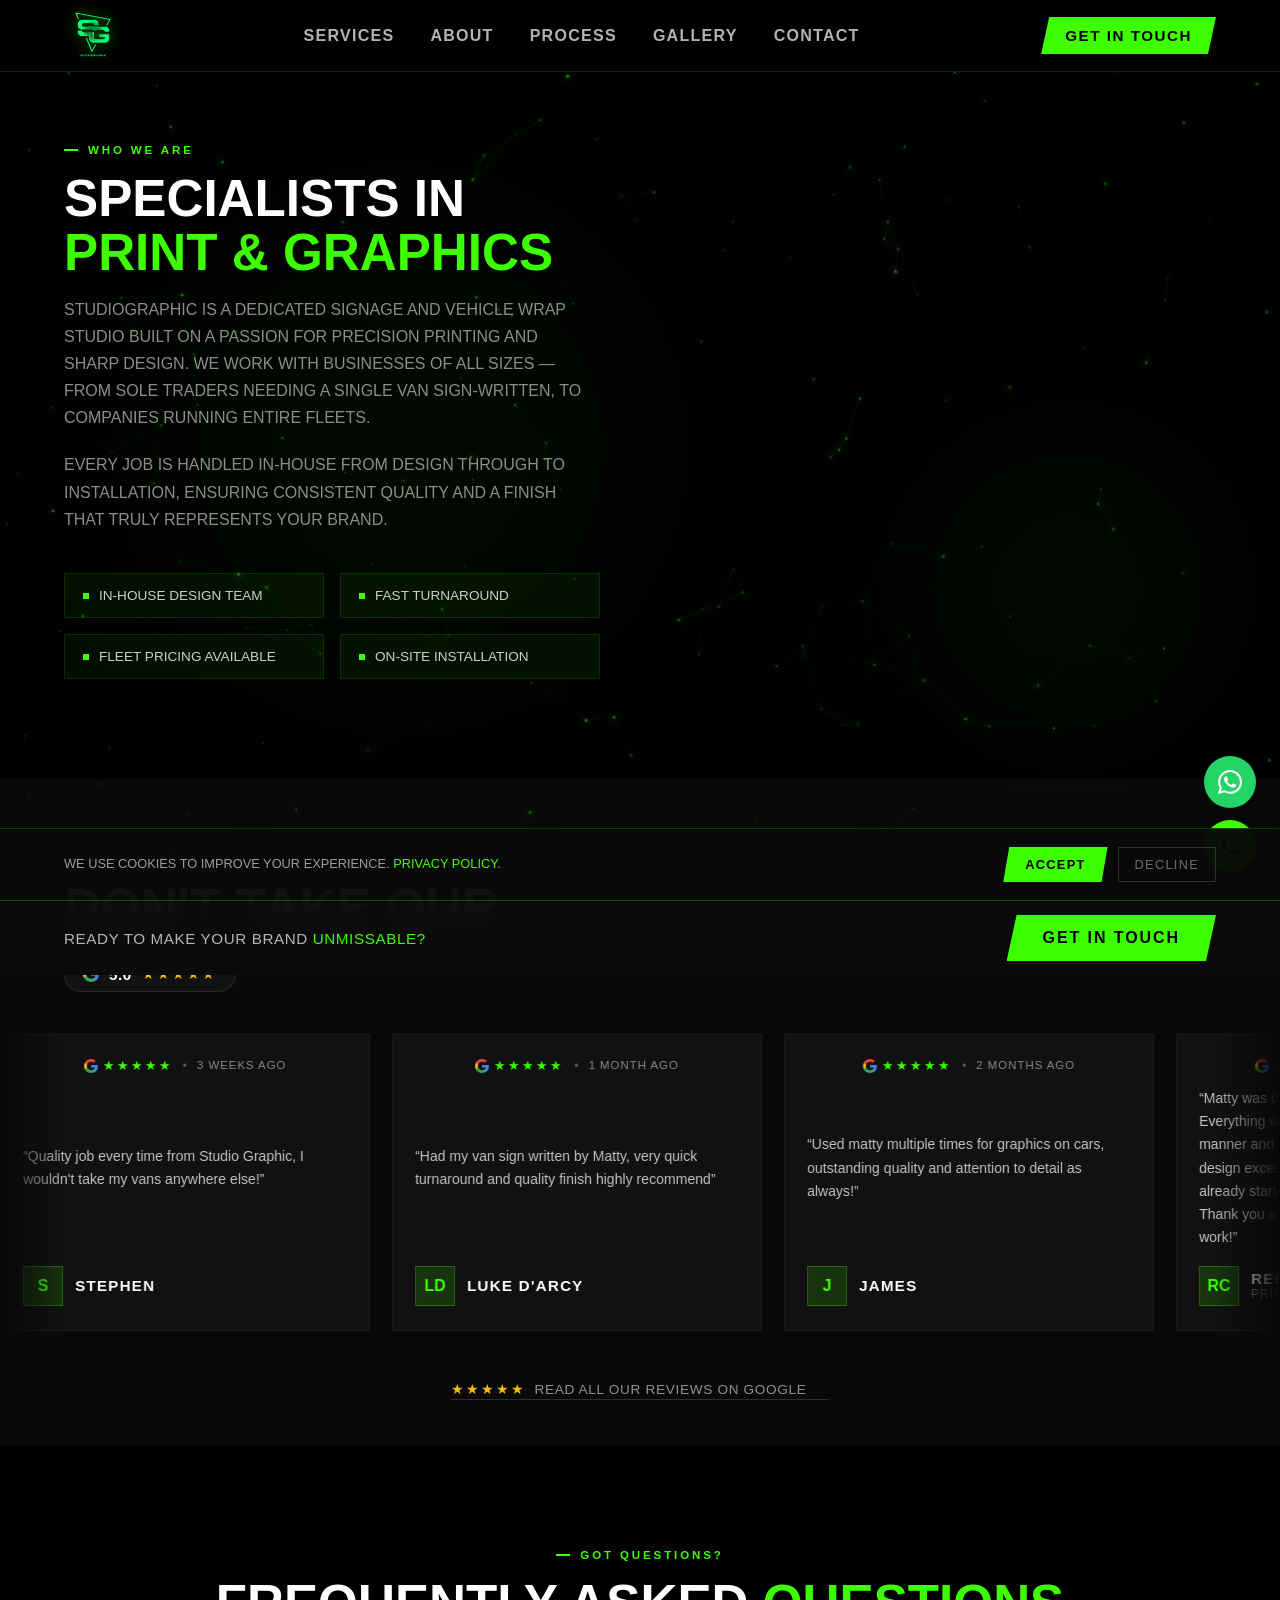
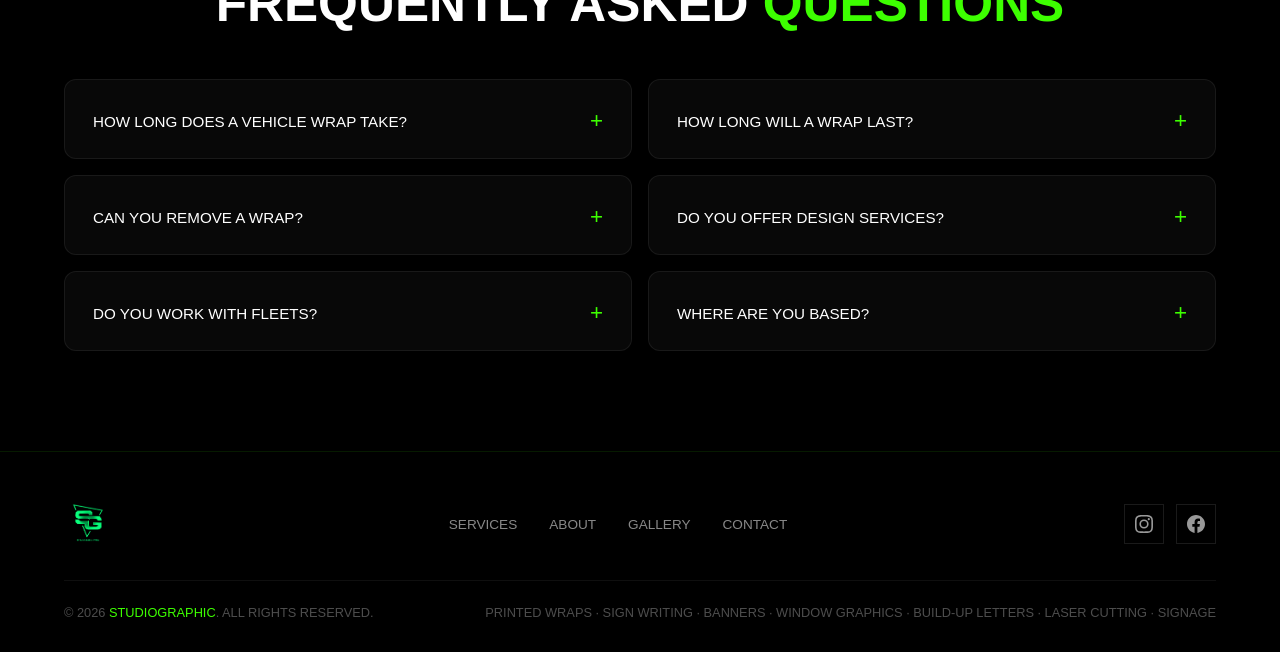
==== commit f9411a41: "Update search snippet thumbnail, favicon and og:image to dark square logo" ====
--- a/about.html
+++ b/about.html
@@ -13,8 +13,8 @@
   <title>About — StudioGraphic | Specialists in Print & Graphics</title>
   <meta name="description" content="About StudioGraphic — vehicle wraps Carlisle &amp; van graphics specialists. In-house design, print &amp; installation across Cumbria. CA1 2GY." />
   <meta name="theme-color" content="#3dff00" />
-  <link rel="icon" type="image/png" href="SG-LOGO-TRANS.png" />
-  <link rel="apple-touch-icon" href="SG-LOGO-TRANS.png" />
+  <link rel="icon" type="image/png" sizes="192x192" href="favicon-dark.png" />
+  <link rel="apple-touch-icon" href="apple-touch-icon.png" />
   <style>
     @font-face {
       font-family: 'Eurostile';
@@ -39,9 +39,10 @@
   <meta property="og:type" content="website" />
   <meta property="og:title" content="About — StudioGraphic | Specialists in Print & Graphics" />
   <meta property="og:description" content="StudioGraphic is a dedicated signage and vehicle wrap studio in Carlisle. In-house design, print and installation." />
-  <meta property="og:image" content="SG-LOGO-TRANS.png" />
+  <meta property="og:image" content="https://www.studiographic.co.uk/logo-square-dark.jpg" />
   <meta property="og:site_name" content="StudioGraphic" />
   <meta name="twitter:card" content="summary_large_image" />
+  <meta name="twitter:image" content="https://www.studiographic.co.uk/logo-square-dark.jpg" />
   <meta name="twitter:title" content="About — StudioGraphic | Specialists in Print & Graphics" />
   <meta name="twitter:description" content="StudioGraphic is a dedicated signage and vehicle wrap studio in Carlisle. In-house design, print and installation." />
 </head>
--- a/style.css
+++ b/style.css
@@ -1494,6 +1494,8 @@
 
       /* Hero */
       .hero-visual { display: none; }
+      #starfield { opacity: 0.65; }
+      .hero-bg::before { opacity: 0.45; }
       #hero { padding-top: 88px; padding-bottom: 60px; min-height: auto; }
       .hero-title { font-size: clamp(2.4rem, 10vw, 4rem); }
       .hero-sub { font-size: 0.95rem; line-height: 1.6; }
